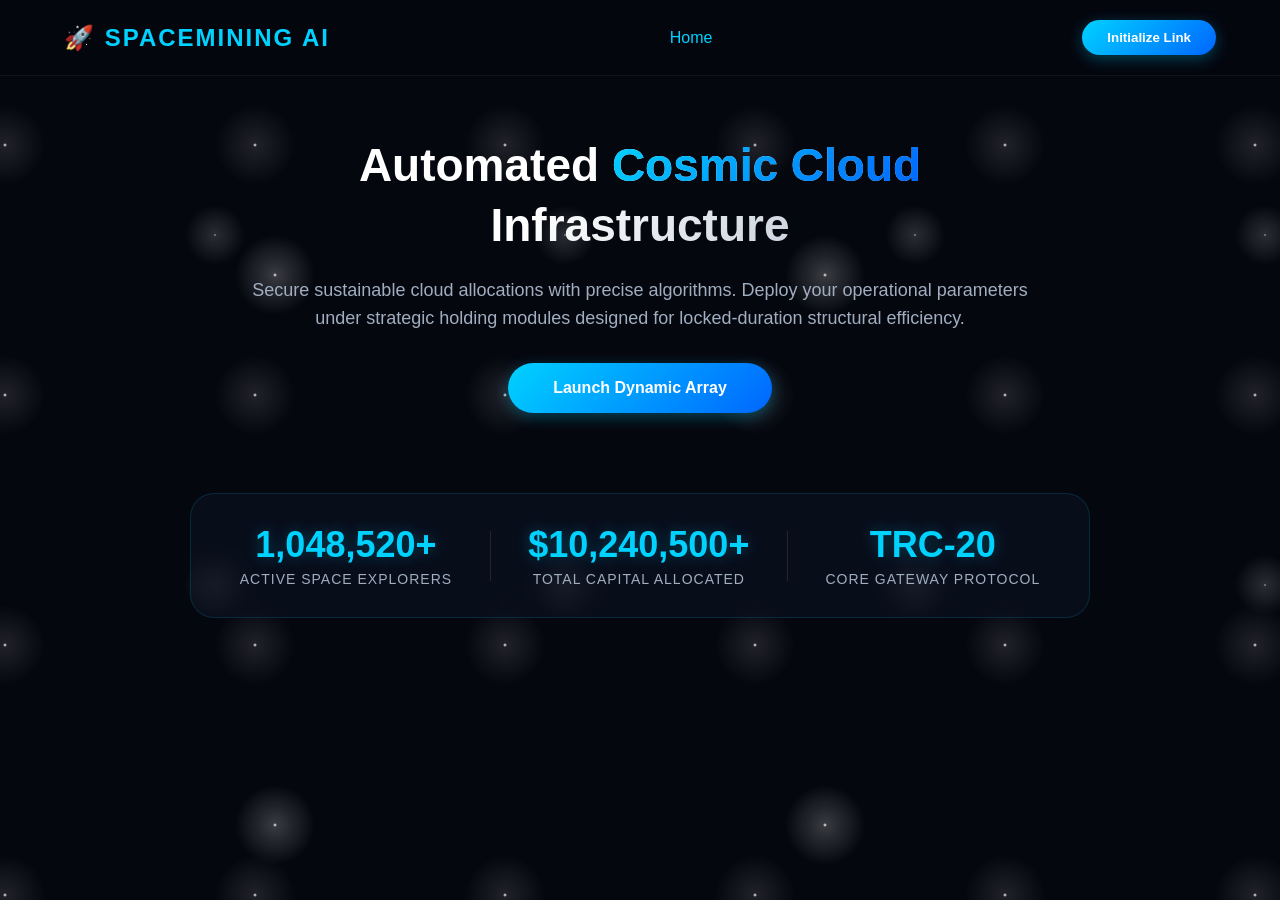
==== index.html @ ad04bb62 "Rename index. hndl to index.html" ====
<!DOCTYPE html>
<html lang="en">
<head>
    <meta charset="UTF-8">
    <meta name="viewport" content="width=device-width, initial-scale=1.0">
    <title>SpaceMining AI - Premium Orbital Platform</title>
    <style>
        * {
            box-sizing: border-box;
            margin: 0;
            padding: 0;
            font-family: 'Segoe UI', Roboto, Helvetica, Arial, sans-serif;
        }

        body {
            background-color: #05070f;
            color: #f0f3fa;
            overflow-x: hidden;
            background-image: 
                radial-gradient(white, rgba(255,255,255,.2) 2px, transparent 40px),
                radial-gradient(white, rgba(255,255,255,.15) 1px, transparent 30px),
                radial-gradient(white, rgba(255,255,255,.1) 2px, transparent 40px);
            background-size: 550px 550px, 350px 350px, 250px 250px;
            background-position: 0 0, 40px 60px, 130px 270px;
        }

        @keyframes float {
            0% { transform: translateY(0px) rotate(0deg); }
            50% { transform: translateY(-15px) rotate(3deg); }
            100% { transform: translateY(0px) rotate(0deg); }
        }

        @keyframes pulse {
            0% { box-shadow: 0 0 15px rgba(0, 210, 255, 0.3); }
            50% { box-shadow: 0 0 30px rgba(0, 210, 255, 0.6); }
            100% { box-shadow: 0 0 15px rgba(0, 210, 255, 0.3); }
        }

        .navbar {
            display: flex;
            justify-content: space-between;
            align-items: center;
            padding: 20px 5%;
            background: rgba(5, 7, 15, 0.85);
            backdrop-filter: blur(10px);
            border-bottom: 1px solid rgba(255, 255, 255, 0.05);
            position: sticky;
            top: 0;
            z-index: 100;
        }

        .logo {
            font-size: 24px;
            font-weight: bold;
            color: #00d2ff;
            text-transform: uppercase;
            letter-spacing: 2px;
            display: flex;
            align-items: center;
            gap: 10px;
        }

        .nav-links {
            display: flex;
            list-style: none;
            gap: 30px;
        }

        .nav-links a {
            color: #a0aec0;
            text-decoration: none;
            font-weight: 500;
            transition: color 0.3s;
        }

        .nav-links a:hover, .nav-links a.active {
            color: #00d2ff;
        }

        .btn-glow {
            background: linear-gradient(135deg, #00d2ff 0%, #0066ff 100%);
            color: white;
            border: none;
            padding: 10px 25px;
            border-radius: 30px;
            font-weight: 600;
            cursor: pointer;
            box-shadow: 0 4px 15px rgba(0, 210, 255, 0.3);
            transition: all 0.3s;
        }

        .btn-glow:hover {
            transform: translateY(-2px);
            box-shadow: 0 6px 20px rgba(0, 210, 255, 0.5);
        }

        /* Hero / Main Area */
        .hero {
            display: flex;
            flex-direction: column;
            align-items: center;
            padding: 60px 5% 20px 5%;
            min-height: 70vh;
            text-align: center;
        }

        .hero-content {
            max-width: 800px;
            margin-bottom: 40px;
        }

        .hero-title {
            font-size: 46px;
            font-weight: 800;
            line-height: 1.3;
            margin-bottom: 20px;
            background: linear-gradient(135deg, #ffffff 40%, #a0aec0 100%);
            -webkit-background-clip: text;
            -webkit-text-fill-color: transparent;
        }

        .hero-title span {
            background: linear-gradient(135deg, #00d2ff 0%, #0066ff 100%);
            -webkit-background-clip: text;
            -webkit-text-fill-color: transparent;
        }

        .hero-desc {
            color: #a0aec0;
            font-size: 18px;
            line-height: 1.6;
            margin-bottom: 30px;
        }

        /* Trust Stats Panel (Before Login View) */
        .trust-panel {
            display: flex;
            justify-content: space-around;
            align-items: center;
            background: rgba(13, 20, 38, 0.5);
            border: 1px solid rgba(0, 210, 255, 0.15);
            border-radius: 24px;
            padding: 30px;
            width: 100%;
            max-width: 900px;
            margin: 40px auto;
            backdrop-filter: blur(10px);
        }

        .stat-box {
            text-align: center;
        }

        .stat-box h2 {
            font-size: 36px;
            font-weight: 800;
            color: #00d2ff;
            text-shadow: 0 0 15px rgba(0, 210, 255, 0.3);
            margin-bottom: 5px;
        }

        .stat-box p {
            color: #a0aec0;
            font-size: 14px;
            text-transform: uppercase;
            letter-spacing: 1px;
        }

        .divider-line {
            width: 1px;
            height: 50px;
            background: rgba(255, 255, 255, 0.1);
        }

        /* Dashboard View */
        .main-container {
            padding: 40px 5%;
            display: none;
        }

        .dashboard-grid {
            display: grid;
            grid-template-columns: repeat(auto-fit, minmax(280px, 1fr));
            gap: 25px;
            margin-bottom: 40px;
        }

        .card {
            background: rgba(13, 20, 38, 0.7);
            border: 1px solid rgba(255, 255, 255, 0.05);
            border-radius: 20px;
            padding: 25px;
            backdrop-filter: blur(10px);
        }

        .card-title {
            color: #a0aec0;
            font-size: 13px;
            text-transform: uppercase;
            letter-spacing: 1px;
            margin-bottom: 10px;
        }

        .card-value {
            font-size: 30px;
            font-weight: 700;
            color: #ffffff;
        }

        .counter-glow {
            color: #00d2ff;
            text-shadow: 0 0 10px rgba(0, 210, 255, 0.4);
        }

        .plans-grid {
            display: grid;
            grid-template-columns: repeat(auto-fit, minmax(280px, 1fr));
            gap: 25px;
            margin-bottom: 40px;
        }

        .plan-card {
            background: linear-gradient(145deg, rgba(15, 23, 42, 0.85) 0%, rgba(9, 14, 27, 0.85) 100%);
            border: 1px solid rgba(255, 255, 255, 0.05);
            border-radius: 24px;
            padding: 35px 25px;
            text-align: center;
            transition: all 0.3s;
        }

        .plan-card:hover {
            transform: translateY(-5px);
            border-color: #00d2ff;
            box-shadow: 0 10px 30px rgba(0, 210, 255, 0.15);
        }

        .plan-badge {
            background: rgba(0, 210, 255, 0.1);
            color: #00d2ff;
            padding: 6px 16px;
            border-radius: 20px;
            font-size: 12px;
            font-weight: 600;
            display: inline-block;
            margin-bottom: 15px;
        }

        .plan-rate {
            font-size: 34px;
            font-weight: 800;
            color: #ffffff;
            margin: 15px 0;
        }

        .plan-rate span {
            font-size: 14px;
            color: #a0aec0;
            font-weight: 400;
        }

        .form-group {
            margin-bottom: 20px;
        }

        .form-group label {
            display: block;
            color: #a0aec0;
            font-size: 14px;
            margin-bottom: 8px;
        }

        .form-control {
            width: 100%;
            background: rgba(6, 9, 19, 0.6);
            border: 1px solid rgba(255, 255, 255, 0.1);
            border-radius: 12px;
            padding: 14px;
            color: white;
            font-size: 15px;
        }

        .form-control:focus {
            outline: none;
            border-color: #00d2ff;
        }

        .qr-placeholder {
            background: white;
            width: 180px;
            height: 180px;
            margin: 15px auto;
            padding: 10px;
            border-radius: 12px;
            display: flex;
            justify-content: center;
            align-items: center;
        }

        .qr-placeholder img {
            width: 100%;
            height: 100%;
            object-fit: contain;
        }

        /* Modals */
        .modal-overlay {
            position: fixed;
            top: 0;
            left: 0;
            width: 100%;
            height: 100%;
            background: rgba(4, 6, 12, 0.9);
            backdrop-filter: blur(8px);
            display: flex;
            justify-content: center;
            align-items: center;
            z-index: 1000;
            opacity: 0;
            pointer-events: none;
            transition: opacity 0.3s;
        }

        .modal-overlay.active {
            opacity: 1;
            pointer-events: auto;
        }

        .modal-box {
            background: #0d1426;
            border: 1px solid rgba(255, 255, 255, 0.08);
            padding: 40px;
            border-radius: 24px;
            width: 100%;
            max-width: 420px;
            position: relative;
        }

        .modal-close {
            position: absolute;
            top: 20px;
            right: 20px;
            background: transparent;
            border: none;
            color: #a0aec0;
            font-size: 22px;
            cursor: pointer;
        }

        @media (max-width: 768px) {
            .trust-panel {
                flex-direction: column;
                gap: 20px;
            }
            .divider-line {
                display: none;
            }
            .hero-title {
                font-size: 32px;
            }
        }
    </style>
</head>
<body>

    <!-- Navbar -->
    <nav class="navbar">
        <div class="logo">🚀 SpaceMining AI</div>
        <ul class="nav-links">
            <li><a href="#" class="active" onclick="showView('home')">Home</a></li>
            <li><a href="#" id="dashLink" style="display:none;" onclick="showView('dashboard')">Command Dashboard</a></li>
        </ul>
        <button class="btn-glow" id="authBtn" onclick="openModal('login')">Initialize Link</button>
    </nav>

    <!-- Home Section -->
    <div id="homeView">
        <section class="hero">
            <div class="hero-content">
                <h1 class="hero-title">Automated <span>Cosmic Cloud</span> Infrastructure</h1>
                <p class="hero-desc">Secure sustainable cloud allocations with precise algorithms. Deploy your operational parameters under strategic holding modules designed for locked-duration structural efficiency.</p>
                <button class="btn-glow" style="padding: 16px 45px; font-size: 16px;" onclick="openModal('register')">Launch Dynamic Array</button>
            </div>

            <!-- Global Proof Panel (Requested 1M users and 10M spent display) -->
            <div class="trust-panel">
                <div class="stat-box">
                    <h2>1,048,520+</h2>
                    <p>Active Space Explorers</p>
                </div>
                <div class="divider-line"></div>
                <div class="stat-box">
                    <h2>$10,240,500+</h2>
                    <p>Total Capital Allocated</p>
                </div>
                <div class="divider-line"></div>
                <div class="stat-box">
                    <h2>TRC-20</h2>
                    <p>Core Gateway Protocol</p>
                </div>
            </div>
        </section>
    </div>

    <!-- Dashboard Section -->
    <main class="main-container" id="dashboardView">
        <h2 style="font-size: 26px; margin-bottom: 25px;">Orbital Cluster Management</h2>
        
        <div class="dashboard-grid">
            <!-- Balance Counter -->
            <div class="card" style="grid-column: span 2; animation: pulse 3s infinite;">
                <div class="card-title">Available Scaled Profits (Withdrawable)</div>
                <div class="card-value counter-glow">$ <span id="balanceCounter">0.000000</span></div>
            </div>
            <!-- Locked Funds Counter -->
            <div class="card">
                <div class="card-title">Locked Strategic Capital</div>
                <div class="card-value" style="color: #ffb800;" id="lockedCapital">$0.00</div>
            </div>
        </div>

        <!-- System Architecture Upgrades (Weekly, Monthly, Yearly) -->
        <h3 style="font-size: 22px; margin-bottom: 20px;">Deploy Active Sub-Arrays</h3>
        <div class="plans-grid">
            <!-- Weekly -->
            <div class="plan-card">
                <div class="plan-badge">7-Day Orbit</div>
                <div class="plan-name">Weekly Node Array</div>
                <div class="plan-rate">0.10% <span>/ daily</span></div>
                <p style="color: #a0aec0; font-size: 14px; margin-bottom: 20px;">Capital Locked for 7 Days. Yield distributed directly to balance terminal every second.</p>
                <input type="number" class="form-control" id="amtPlan1" placeholder="Amount (Min. $10)" style="margin-bottom:15px; text-align:center;">
                <button class="btn-glow" style="width:100%;" onclick="activatePlan(1, 0.10)">Deploy Module</button>
            </div>
            <!-- Monthly -->
            <div class="plan-card" style="border-color: rgba(0, 210, 255, 0.3);">
                <div class="plan-badge" style="background:rgba(0, 210, 255, 0.2);">30-Day Orbit</div>
                <div class="plan-name">Monthly Processing Array</div>
                <div class="plan-rate" style="color: #00d2ff;">0.20% <span>/ daily</span></div>
                <p style="color: #a0aec0; font-size: 14px; margin-bottom: 20px;">Capital Locked for 30 Days. Accelerated yield algorithms updated constantly.</p>
                <input type="number" class="form-control" id="amtPlan2" placeholder="Amount (Min. $10)" style="margin-bottom:15px; text-align:center;">
                <button class="btn-glow" style="width:100%;" onclick="activatePlan(2, 0.20)">Deploy Module</button>
            </div>
            <!-- Yearly -->
            <div class="plan-card">
                <div class="plan-badge">365-Day Deep Space</div>
                <div class="plan-name">Yearly Infinite Core</div>
                <div class="plan-rate">0.40% <span>/ daily</span></div>
                <p style="color: #a0aec0; font-size: 14px; margin-bottom: 20px;">Capital Locked for 1 Year. Maximum algorithmic power allocation.</p>
                <input type="number" class="form-control" id="amtPlan3" placeholder="Amount (Min. $10)" style="margin-bottom:15px; text-align:center;">
                <button class="btn-glow" style="width:100%;" onclick="activatePlan(3, 0.40)">Deploy Module</button>
            </div>
        </div>

        <div class="dashboard-grid" style="grid-template-columns: repeat(auto-fit, minmax(380px, 1fr));">
            <!-- Upgraded Deposit Box with custom Bitget details -->
            <div class="card">
                <h3 style="margin-bottom:15px; font-size:18px;">Replenish Terminal Energy</h3>
                <div class="form-group">
                    <label>Selected Network Path</label>
                    <input type="text" class="form-control" value="USDT - TRC20 (Tron Network)" readonly style="color: #00d2ff;">
                </div>
                <div class="form-group">
                    <label>Official Inbound Storage Gateway Address</label>
                    <input type="text" class="form-control" id="depWallet" value="TZ8eGaxBFvPp4qzYyBxXanmkggami58CeP" readonly style="color: #ffb800; font-family: monospace; font-weight: bold; font-size:13px;">
                </div>
                
                <!-- Displayed QR Code Placeholder -->
                <div class="qr-placeholder">
                    <!-- If you name the uploaded file exactly as 1781403501045.jpg, it links natively -->
                    <img src="1781403501045.jpg" alt="Official QR Code Array">
                </div>

                <p style="font-size: 12px; color: #a0aec0; text-align:center;">Minimum deposit configuration threshold: <b>$10.00 USD</b></p>
                <button class="btn-glow" style="width: 100%; margin-top: 15px;" onclick="alert('Synchronizing gateway entries... Process triggers automatically on node confirmation.')">Verify Payload Sync</button>
            </div>

            <!-- Withdrawal Segment -->
            <div class="card">
                <h3 style="margin-bottom:15px; font-size:18px;">Extract Secured Payload Fuel</h3>
                <div class="form-group">
                    <label>Destination Target Wallet (USDT-TRC20 Address)</label>
                    <input type="text" class="form-control" id="outAddress" placeholder="Provide external wallet node address">
                </div>
                <div class="form-group">
                    <label>Amount to Dispatch (USD)</label>
                    <input type="number" class="form-control" id="outAmount" placeholder="Minimum limit $10.00">
                </div>
                <p style="font-size:12px; color: #a0aec0; margin-bottom:15px;">🔒 Processing runs secure protocol checks. Validated payloads transfer out instantly.</p>
                <button class="btn-glow" style="width: 100%; background: linear-gradient(135deg, #ff0055 0%, #990033 100%); box-shadow: 0 4px 15px rgba(255,0,85,0.2);" onclick="executeOutbound()">Initiate Core Extraction</button>
            </div>
        </div>
    </main>

    <!-- Modals Structure -->
    <div class="modal-overlay" id="authModal">
        <div class="modal-box">
            <button class="modal-close" onclick="closeModal()">&times;</button>
            <div id="modalContent"></div>
        </div>
    </div>

    <script>
        let isUserLoggedIn = false;
        let currentBalance = 0.00;
        let lockedCapital = 0.00;
        let runningYieldPerSec = 0;
        let systemClock = null;

        function showView(view) {
            if (view === 'dashboard' && !isUserLoggedIn) {
                openModal('login');
                return;
            }
            if (view === 'dashboard') {
                document.getElementById('homeView').style.display = 'none';
                document.getElementById('dashboardView').style.display = 'block';
                document.getElementById('dashLink').classList.add('active');
            } else {
                document.getElementById('homeView').style.display = 'block';
                document.getElementById('dashboardView').style.display = 'none';
                document.getElementById('dashLink').classList.remove('active');
            }
        }

        function openModal(type) {
            const overlay = document.getElementById('authModal');
            const content = document.getElementById('modalContent');
            overlay.classList.add('active');

            if (type === 'login') {
                content.innerHTML = `
                    <h3 style="font-size:22px; text-align:center; margin-bottom:20px;">Access Secure Terminal</h3>
                    <div class="form-group"><label>Explorer ID / Email</label><input type="email" class="form-control" value="explorer@spacemining.ai"></div>
                    <div class="form-group"><label>Passkey</label><input type="password" class="form-control" value="password123"></div>
                    <button class="btn-glow" style="width:100%; margin-top:10px;" onclick="authenticateUser()">Authorize Cluster Connection</button>
                `;
            } else {
                content.innerHTML = `
                    <h3 style="font-size:22px; text-align:center; margin-bottom:20px;">Register New Explorer ID</h3>
                    <div class="form-group"><label>Email Endpoint</label><input type="email" class="form-control" placeholder="name@domain.com"></div>
                    <div class="form-group"><label>Secure Password Matrix</label><input type="password" class="form-control" placeholder="••••••••"></div>
                    <button class="btn-glow" style="width:100%; margin-top:10px;" onclick="authenticateUser()">Establish Cluster Matrix</button>
                `;
            }
        }

        function closeModal() {
            document.getElementById('authModal').classList.remove('active');
        }

        function authenticateUser() {
            isUserLoggedIn = true;
            closeModal();
            document.getElementById('dashLink').style.display = 'inline-block';
            document.getElementById('authBtn').innerText = "Disconnect Link";
            document.getElementById('authBtn').onclick = () => location.reload();
            showView('dashboard');
            startCoreClock();
        }

        function activatePlan(planId, dailyRate) {
            const inputField = document.getElementById(`amtPlan${planId}`);
            const amount = parseFloat(inputField.value);

            if (isNaN(amount) || amount < 10) {
                alert("Transaction Rejected! Minimum system unit allocation is $10.00 USD.");
                return;
            }

            lockedCapital += amount;
            document.getElementById('lockedCapital').innerText = "$" + lockedCapital.toFixed(2);
            
            // Calculating exact live increments per second based on specified daily percentage
            runningYieldPerSec += (amount * (dailyRate / 100) / 86400);
            
            inputField.value = "";
            alert(`Strategic Module Initialized! Capital locked successfully. Profits accumulating instantly.`);
        }

        function startCoreClock() {
            if (!systemClock) {
                systemClock = setInterval(() => {
                    if (runningYieldPerSec > 0) {
                        currentBalance += runningYieldPerSec;
                        document.getElementById('balanceCounter').innerText = currentBalance.toFixed(6);
                    }
                }, 1000);
            }
        }

        function executeOutbound() {
            const target = document.getElementById('outAddress').value;
            const targetAmt = parseFloat(document.getElementById('outAmount').value);

            if (!target) {
                alert("Protocol Error! Valid destination wallet network matrix required.");
                return;
            }
            if (isNaN(targetAmt) || targetAmt < 10) {
                alert("Protocol Error! System minimum withdrawal floor limit is $10.00 USD.");
                return;
            }
            if (currentBalance < targetAmt) {
                alert("Extraction Failed! Insufficient unlocked payload fuel balance.");
                return;
            }

            currentBalance -= targetAmt;
            document.getElementById('balanceCounter').innerText = currentBalance.toFixed(6);
            alert(`Extraction Complete! Secure payload dispatched to targeted node address: ${target}`);
        }
    </script>
</body>
</html>
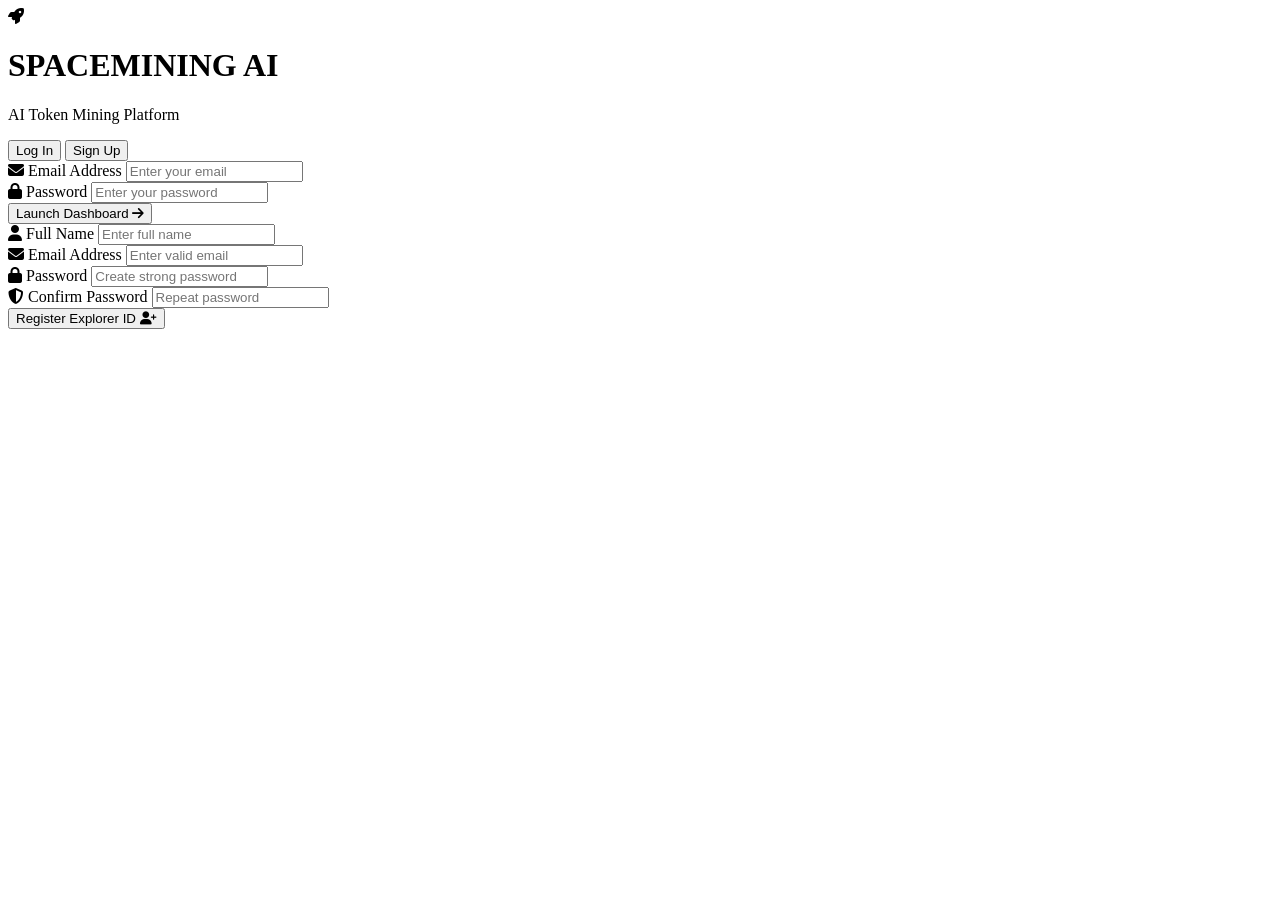
==== commit 948aae6d: "Update index.html" ====
--- a/index.html
+++ b/index.html
@@ -3,610 +3,89 @@
 <head>
     <meta charset="UTF-8">
     <meta name="viewport" content="width=device-width, initial-scale=1.0">
-    <title>SpaceMining AI - Premium Orbital Platform</title>
-    <style>
-        * {
-            box-sizing: border-box;
-            margin: 0;
-            padding: 0;
-            font-family: 'Segoe UI', Roboto, Helvetica, Arial, sans-serif;
-        }
+    <title>SPACEMINING AI - Authentication</title>
+    <link rel="stylesheet" href="https://cdnjs.cloudflare.com/ajax/libs/font-awesome/6.4.0/css/all.min.css">
+    <link href="https://fonts.googleapis.com/css2?family=Orbitron:wght@400;700&family=Poppins:wght@300;400;600&display=swap" rel="stylesheet">
+    <link rel="stylesheet" href="style.css">
+</head>
+<body class="auth-body">
 
-        body {
-            background-color: #05070f;
-            color: #f0f3fa;
-            overflow-x: hidden;
-            background-image: 
-                radial-gradient(white, rgba(255,255,255,.2) 2px, transparent 40px),
-                radial-gradient(white, rgba(255,255,255,.15) 1px, transparent 30px),
-                radial-gradient(white, rgba(255,255,255,.1) 2px, transparent 40px);
-            background-size: 550px 550px, 350px 350px, 250px 250px;
-            background-position: 0 0, 40px 60px, 130px 270px;
-        }
+    <div class="stars"></div>
+    <div class="twinkling"></div>
 
-        @keyframes float {
-            0% { transform: translateY(0px) rotate(0deg); }
-            50% { transform: translateY(-15px) rotate(3deg); }
-            100% { transform: translateY(0px) rotate(0deg); }
-        }
+    <div class="auth-container">
+        <div class="auth-header">
+            <div class="rocket-icon">
+                <i class="fas fa-rocket text-neon-blue"></i>
+            </div>
+            <h1 class="brand-title">SPACEMINING <span class="text-neon-blue">AI</span></h1>
+            <p class="brand-subtitle">AI Token Mining Platform</p>
+        </div>
 
-        @keyframes pulse {
-            0% { box-shadow: 0 0 15px rgba(0, 210, 255, 0.3); }
-            50% { box-shadow: 0 0 30px rgba(0, 210, 255, 0.6); }
-            100% { box-shadow: 0 0 15px rgba(0, 210, 255, 0.3); }
-        }
-
-        .navbar {
-            display: flex;
-            justify-content: space-between;
-            align-items: center;
-            padding: 20px 5%;
-            background: rgba(5, 7, 15, 0.85);
-            backdrop-filter: blur(10px);
-            border-bottom: 1px solid rgba(255, 255, 255, 0.05);
-            position: sticky;
-            top: 0;
-            z-index: 100;
-        }
-
-        .logo {
-            font-size: 24px;
-            font-weight: bold;
-            color: #00d2ff;
-            text-transform: uppercase;
-            letter-spacing: 2px;
-            display: flex;
-            align-items: center;
-            gap: 10px;
-        }
-
-        .nav-links {
-            display: flex;
-            list-style: none;
-            gap: 30px;
-        }
-
-        .nav-links a {
-            color: #a0aec0;
-            text-decoration: none;
-            font-weight: 500;
-            transition: color 0.3s;
-        }
-
-        .nav-links a:hover, .nav-links a.active {
-            color: #00d2ff;
-        }
-
-        .btn-glow {
-            background: linear-gradient(135deg, #00d2ff 0%, #0066ff 100%);
-            color: white;
-            border: none;
-            padding: 10px 25px;
-            border-radius: 30px;
-            font-weight: 600;
-            cursor: pointer;
-            box-shadow: 0 4px 15px rgba(0, 210, 255, 0.3);
-            transition: all 0.3s;
-        }
-
-        .btn-glow:hover {
-            transform: translateY(-2px);
-            box-shadow: 0 6px 20px rgba(0, 210, 255, 0.5);
-        }
-
-        /* Hero / Main Area */
-        .hero {
-            display: flex;
-            flex-direction: column;
-            align-items: center;
-            padding: 60px 5% 20px 5%;
-            min-height: 70vh;
-            text-align: center;
-        }
-
-        .hero-content {
-            max-width: 800px;
-            margin-bottom: 40px;
-        }
-
-        .hero-title {
-            font-size: 46px;
-            font-weight: 800;
-            line-height: 1.3;
-            margin-bottom: 20px;
-            background: linear-gradient(135deg, #ffffff 40%, #a0aec0 100%);
-            -webkit-background-clip: text;
-            -webkit-text-fill-color: transparent;
-        }
-
-        .hero-title span {
-            background: linear-gradient(135deg, #00d2ff 0%, #0066ff 100%);
-            -webkit-background-clip: text;
-            -webkit-text-fill-color: transparent;
-        }
-
-        .hero-desc {
-            color: #a0aec0;
-            font-size: 18px;
-            line-height: 1.6;
-            margin-bottom: 30px;
-        }
-
-        /* Trust Stats Panel (Before Login View) */
-        .trust-panel {
-            display: flex;
-            justify-content: space-around;
-            align-items: center;
-            background: rgba(13, 20, 38, 0.5);
-            border: 1px solid rgba(0, 210, 255, 0.15);
-            border-radius: 24px;
-            padding: 30px;
-            width: 100%;
-            max-width: 900px;
-            margin: 40px auto;
-            backdrop-filter: blur(10px);
-        }
-
-        .stat-box {
-            text-align: center;
-        }
-
-        .stat-box h2 {
-            font-size: 36px;
-            font-weight: 800;
-            color: #00d2ff;
-            text-shadow: 0 0 15px rgba(0, 210, 255, 0.3);
-            margin-bottom: 5px;
-        }
-
-        .stat-box p {
-            color: #a0aec0;
-            font-size: 14px;
-            text-transform: uppercase;
-            letter-spacing: 1px;
-        }
-
-        .divider-line {
-            width: 1px;
-            height: 50px;
-            background: rgba(255, 255, 255, 0.1);
-        }
-
-        /* Dashboard View */
-        .main-container {
-            padding: 40px 5%;
-            display: none;
-        }
-
-        .dashboard-grid {
-            display: grid;
-            grid-template-columns: repeat(auto-fit, minmax(280px, 1fr));
-            gap: 25px;
-            margin-bottom: 40px;
-        }
-
-        .card {
-            background: rgba(13, 20, 38, 0.7);
-            border: 1px solid rgba(255, 255, 255, 0.05);
-            border-radius: 20px;
-            padding: 25px;
-            backdrop-filter: blur(10px);
-        }
-
-        .card-title {
-            color: #a0aec0;
-            font-size: 13px;
-            text-transform: uppercase;
-            letter-spacing: 1px;
-            margin-bottom: 10px;
-        }
-
-        .card-value {
-            font-size: 30px;
-            font-weight: 700;
-            color: #ffffff;
-        }
-
-        .counter-glow {
-            color: #00d2ff;
-            text-shadow: 0 0 10px rgba(0, 210, 255, 0.4);
-        }
-
-        .plans-grid {
-            display: grid;
-            grid-template-columns: repeat(auto-fit, minmax(280px, 1fr));
-            gap: 25px;
-            margin-bottom: 40px;
-        }
-
-        .plan-card {
-            background: linear-gradient(145deg, rgba(15, 23, 42, 0.85) 0%, rgba(9, 14, 27, 0.85) 100%);
-            border: 1px solid rgba(255, 255, 255, 0.05);
-            border-radius: 24px;
-            padding: 35px 25px;
-            text-align: center;
-            transition: all 0.3s;
-        }
-
-        .plan-card:hover {
-            transform: translateY(-5px);
-            border-color: #00d2ff;
-            box-shadow: 0 10px 30px rgba(0, 210, 255, 0.15);
-        }
-
-        .plan-badge {
-            background: rgba(0, 210, 255, 0.1);
-            color: #00d2ff;
-            padding: 6px 16px;
-            border-radius: 20px;
-            font-size: 12px;
-            font-weight: 600;
-            display: inline-block;
-            margin-bottom: 15px;
-        }
-
-        .plan-rate {
-            font-size: 34px;
-            font-weight: 800;
-            color: #ffffff;
-            margin: 15px 0;
-        }
-
-        .plan-rate span {
-            font-size: 14px;
-            color: #a0aec0;
-            font-weight: 400;
-        }
-
-        .form-group {
-            margin-bottom: 20px;
-        }
-
-        .form-group label {
-            display: block;
-            color: #a0aec0;
-            font-size: 14px;
-            margin-bottom: 8px;
-        }
-
-        .form-control {
-            width: 100%;
-            background: rgba(6, 9, 19, 0.6);
-            border: 1px solid rgba(255, 255, 255, 0.1);
-            border-radius: 12px;
-            padding: 14px;
-            color: white;
-            font-size: 15px;
-        }
-
-        .form-control:focus {
-            outline: none;
-            border-color: #00d2ff;
-        }
-
-        .qr-placeholder {
-            background: white;
-            width: 180px;
-            height: 180px;
-            margin: 15px auto;
-            padding: 10px;
-            border-radius: 12px;
-            display: flex;
-            justify-content: center;
-            align-items: center;
-        }
-
-        .qr-placeholder img {
-            width: 100%;
-            height: 100%;
-            object-fit: contain;
-        }
-
-        /* Modals */
-        .modal-overlay {
-            position: fixed;
-            top: 0;
-            left: 0;
-            width: 100%;
-            height: 100%;
-            background: rgba(4, 6, 12, 0.9);
-            backdrop-filter: blur(8px);
-            display: flex;
-            justify-content: center;
-            align-items: center;
-            z-index: 1000;
-            opacity: 0;
-            pointer-events: none;
-            transition: opacity 0.3s;
-        }
-
-        .modal-overlay.active {
-            opacity: 1;
-            pointer-events: auto;
-        }
-
-        .modal-box {
-            background: #0d1426;
-            border: 1px solid rgba(255, 255, 255, 0.08);
-            padding: 40px;
-            border-radius: 24px;
-            width: 100%;
-            max-width: 420px;
-            position: relative;
-        }
-
-        .modal-close {
-            position: absolute;
-            top: 20px;
-            right: 20px;
-            background: transparent;
-            border: none;
-            color: #a0aec0;
-            font-size: 22px;
-            cursor: pointer;
-        }
-
-        @media (max-width: 768px) {
-            .trust-panel {
-                flex-direction: column;
-                gap: 20px;
-            }
-            .divider-line {
-                display: none;
-            }
-            .hero-title {
-                font-size: 32px;
-            }
-        }
-    </style>
-</head>
-<body>
-
-    <!-- Navbar -->
-    <nav class="navbar">
-        <div class="logo">🚀 SpaceMining AI</div>
-        <ul class="nav-links">
-            <li><a href="#" class="active" onclick="showView('home')">Home</a></li>
-            <li><a href="#" id="dashLink" style="display:none;" onclick="showView('dashboard')">Command Dashboard</a></li>
-        </ul>
-        <button class="btn-glow" id="authBtn" onclick="openModal('login')">Initialize Link</button>
-    </nav>
-
-    <!-- Home Section -->
-    <div id="homeView">
-        <section class="hero">
-            <div class="hero-content">
-                <h1 class="hero-title">Automated <span>Cosmic Cloud</span> Infrastructure</h1>
-                <p class="hero-desc">Secure sustainable cloud allocations with precise algorithms. Deploy your operational parameters under strategic holding modules designed for locked-duration structural efficiency.</p>
-                <button class="btn-glow" style="padding: 16px 45px; font-size: 16px;" onclick="openModal('register')">Launch Dynamic Array</button>
+        <div class="auth-card">
+            <div class="auth-tabs">
+                <button id="tab-login" class="tab-btn active" onclick="switchTab('login')">Log In</button>
+                <button id="tab-signup" class="tab-btn" onclick="switchTab('signup')">Sign Up</button>
             </div>
 
-            <!-- Global Proof Panel (Requested 1M users and 10M spent display) -->
-            <div class="trust-panel">
-                <div class="stat-box">
-                    <h2>1,048,520+</h2>
-                    <p>Active Space Explorers</p>
+            <form id="login-form" class="auth-form" onsubmit="handleLogin(event)">
+                <div class="input-group">
+                    <label><i class="fas fa-envelope"></i> Email Address</label>
+                    <input type="email" id="login-email" placeholder="Enter your email" required>
                 </div>
-                <div class="divider-line"></div>
-                <div class="stat-box">
-                    <h2>$10,240,500+</h2>
-                    <p>Total Capital Allocated</p>
+                <div class="input-group">
+                    <label><i class="fas fa-lock"></i> Password</label>
+                    <input type="password" id="login-password" placeholder="Enter your password" required>
                 </div>
-                <div class="divider-line"></div>
-                <div class="stat-box">
-                    <h2>TRC-20</h2>
-                    <p>Core Gateway Protocol</p>
+                <button type="submit" class="btn-submit">
+                    <span>Launch Dashboard</span> <i class="fas fa-arrow-right"></i>
+                </button>
+            </form>
+
+            <form id="signup-form" class="auth-form hidden" onsubmit="handleSignup(event)">
+                <div class="input-group">
+                    <label><i class="fas fa-user"></i> Full Name</label>
+                    <input type="text" id="signup-name" placeholder="Enter full name" required>
                 </div>
-            </div>
-        </section>
-    </div>
-
-    <!-- Dashboard Section -->
-    <main class="main-container" id="dashboardView">
-        <h2 style="font-size: 26px; margin-bottom: 25px;">Orbital Cluster Management</h2>
-        
-        <div class="dashboard-grid">
-            <!-- Balance Counter -->
-            <div class="card" style="grid-column: span 2; animation: pulse 3s infinite;">
-                <div class="card-title">Available Scaled Profits (Withdrawable)</div>
-                <div class="card-value counter-glow">$ <span id="balanceCounter">0.000000</span></div>
-            </div>
-            <!-- Locked Funds Counter -->
-            <div class="card">
-                <div class="card-title">Locked Strategic Capital</div>
-                <div class="card-value" style="color: #ffb800;" id="lockedCapital">$0.00</div>
-            </div>
-        </div>
-
-        <!-- System Architecture Upgrades (Weekly, Monthly, Yearly) -->
-        <h3 style="font-size: 22px; margin-bottom: 20px;">Deploy Active Sub-Arrays</h3>
-        <div class="plans-grid">
-            <!-- Weekly -->
-            <div class="plan-card">
-                <div class="plan-badge">7-Day Orbit</div>
-                <div class="plan-name">Weekly Node Array</div>
-                <div class="plan-rate">0.10% <span>/ daily</span></div>
-                <p style="color: #a0aec0; font-size: 14px; margin-bottom: 20px;">Capital Locked for 7 Days. Yield distributed directly to balance terminal every second.</p>
-                <input type="number" class="form-control" id="amtPlan1" placeholder="Amount (Min. $10)" style="margin-bottom:15px; text-align:center;">
-                <button class="btn-glow" style="width:100%;" onclick="activatePlan(1, 0.10)">Deploy Module</button>
-            </div>
-            <!-- Monthly -->
-            <div class="plan-card" style="border-color: rgba(0, 210, 255, 0.3);">
-                <div class="plan-badge" style="background:rgba(0, 210, 255, 0.2);">30-Day Orbit</div>
-                <div class="plan-name">Monthly Processing Array</div>
-                <div class="plan-rate" style="color: #00d2ff;">0.20% <span>/ daily</span></div>
-                <p style="color: #a0aec0; font-size: 14px; margin-bottom: 20px;">Capital Locked for 30 Days. Accelerated yield algorithms updated constantly.</p>
-                <input type="number" class="form-control" id="amtPlan2" placeholder="Amount (Min. $10)" style="margin-bottom:15px; text-align:center;">
-                <button class="btn-glow" style="width:100%;" onclick="activatePlan(2, 0.20)">Deploy Module</button>
-            </div>
-            <!-- Yearly -->
-            <div class="plan-card">
-                <div class="plan-badge">365-Day Deep Space</div>
-                <div class="plan-name">Yearly Infinite Core</div>
-                <div class="plan-rate">0.40% <span>/ daily</span></div>
-                <p style="color: #a0aec0; font-size: 14px; margin-bottom: 20px;">Capital Locked for 1 Year. Maximum algorithmic power allocation.</p>
-                <input type="number" class="form-control" id="amtPlan3" placeholder="Amount (Min. $10)" style="margin-bottom:15px; text-align:center;">
-                <button class="btn-glow" style="width:100%;" onclick="activatePlan(3, 0.40)">Deploy Module</button>
-            </div>
-        </div>
-
-        <div class="dashboard-grid" style="grid-template-columns: repeat(auto-fit, minmax(380px, 1fr));">
-            <!-- Upgraded Deposit Box with custom Bitget details -->
-            <div class="card">
-                <h3 style="margin-bottom:15px; font-size:18px;">Replenish Terminal Energy</h3>
-                <div class="form-group">
-                    <label>Selected Network Path</label>
-                    <input type="text" class="form-control" value="USDT - TRC20 (Tron Network)" readonly style="color: #00d2ff;">
+                <div class="input-group">
+                    <label><i class="fas fa-envelope"></i> Email Address</label>
+                    <input type="email" id="signup-email" placeholder="Enter valid email" required>
                 </div>
-                <div class="form-group">
-                    <label>Official Inbound Storage Gateway Address</label>
-                    <input type="text" class="form-control" id="depWallet" value="TZ8eGaxBFvPp4qzYyBxXanmkggami58CeP" readonly style="color: #ffb800; font-family: monospace; font-weight: bold; font-size:13px;">
+                <div class="input-group">
+                    <label><i class="fas fa-lock"></i> Password</label>
+                    <input type="password" id="signup-password" placeholder="Create strong password" required>
                 </div>
-                
-                <!-- Displayed QR Code Placeholder -->
-                <div class="qr-placeholder">
-                    <!-- If you name the uploaded file exactly as 1781403501045.jpg, it links natively -->
-                    <img src="1781403501045.jpg" alt="Official QR Code Array">
+                <div class="input-group">
+                    <label><i class="fas fa-shield-alt"></i> Confirm Password</label>
+                    <input type="password" id="signup-confirm-password" placeholder="Repeat password" required>
                 </div>
-
-                <p style="font-size: 12px; color: #a0aec0; text-align:center;">Minimum deposit configuration threshold: <b>$10.00 USD</b></p>
-                <button class="btn-glow" style="width: 100%; margin-top: 15px;" onclick="alert('Synchronizing gateway entries... Process triggers automatically on node confirmation.')">Verify Payload Sync</button>
-            </div>
-
-            <!-- Withdrawal Segment -->
-            <div class="card">
-                <h3 style="margin-bottom:15px; font-size:18px;">Extract Secured Payload Fuel</h3>
-                <div class="form-group">
-                    <label>Destination Target Wallet (USDT-TRC20 Address)</label>
-                    <input type="text" class="form-control" id="outAddress" placeholder="Provide external wallet node address">
-                </div>
-                <div class="form-group">
-                    <label>Amount to Dispatch (USD)</label>
-                    <input type="number" class="form-control" id="outAmount" placeholder="Minimum limit $10.00">
-                </div>
-                <p style="font-size:12px; color: #a0aec0; margin-bottom:15px;">🔒 Processing runs secure protocol checks. Validated payloads transfer out instantly.</p>
-                <button class="btn-glow" style="width: 100%; background: linear-gradient(135deg, #ff0055 0%, #990033 100%); box-shadow: 0 4px 15px rgba(255,0,85,0.2);" onclick="executeOutbound()">Initiate Core Extraction</button>
-            </div>
-        </div>
-    </main>
-
-    <!-- Modals Structure -->
-    <div class="modal-overlay" id="authModal">
-        <div class="modal-box">
-            <button class="modal-close" onclick="closeModal()">&times;</button>
-            <div id="modalContent"></div>
+                <button type="submit" class="btn-submit btn-signup">
+                    <span>Register Explorer ID</span> <i class="fas fa-user-plus"></i>
+                </button>
+            </form>
         </div>
     </div>
 
+    <script src="app.js"></script>
     <script>
-        let isUserLoggedIn = false;
-        let currentBalance = 0.00;
-        let lockedCapital = 0.00;
-        let runningYieldPerSec = 0;
-        let systemClock = null;
-
-        function showView(view) {
-            if (view === 'dashboard' && !isUserLoggedIn) {
-                openModal('login');
-                return;
-            }
-            if (view === 'dashboard') {
-                document.getElementById('homeView').style.display = 'none';
-                document.getElementById('dashboardView').style.display = 'block';
-                document.getElementById('dashLink').classList.add('active');
-            } else {
-                document.getElementById('homeView').style.display = 'block';
-                document.getElementById('dashboardView').style.display = 'none';
-                document.getElementById('dashLink').classList.remove('active');
-            }
-        }
-
-        function openModal(type) {
-            const overlay = document.getElementById('authModal');
-            const content = document.getElementById('modalContent');
-            overlay.classList.add('active');
+        // Simple UI toggle script for switching tabs
+        function switchTab(type) {
+            const loginForm = document.getElementById('login-form');
+            const signupForm = document.getElementById('signup-form');
+            const tabLogin = document.getElementById('tab-login');
+            const tabSignup = document.getElementById('tab-signup');
 
             if (type === 'login') {
-                content.innerHTML = `
-                    <h3 style="font-size:22px; text-align:center; margin-bottom:20px;">Access Secure Terminal</h3>
-                    <div class="form-group"><label>Explorer ID / Email</label><input type="email" class="form-control" value="explorer@spacemining.ai"></div>
-                    <div class="form-group"><label>Passkey</label><input type="password" class="form-control" value="password123"></div>
-                    <button class="btn-glow" style="width:100%; margin-top:10px;" onclick="authenticateUser()">Authorize Cluster Connection</button>
-                `;
+                loginForm.classList.remove('hidden');
+                signupForm.classList.add('hidden');
+                tabLogin.classList.add('active');
+                tabSignup.classList.remove('active');
             } else {
-                content.innerHTML = `
-                    <h3 style="font-size:22px; text-align:center; margin-bottom:20px;">Register New Explorer ID</h3>
-                    <div class="form-group"><label>Email Endpoint</label><input type="email" class="form-control" placeholder="name@domain.com"></div>
-                    <div class="form-group"><label>Secure Password Matrix</label><input type="password" class="form-control" placeholder="••••••••"></div>
-                    <button class="btn-glow" style="width:100%; margin-top:10px;" onclick="authenticateUser()">Establish Cluster Matrix</button>
-                `;
+                loginForm.classList.add('hidden');
+                signupForm.classList.remove('hidden');
+                tabLogin.classList.remove('active');
+                tabSignup.classList.add('active');
             }
-        }
-
-        function closeModal() {
-            document.getElementById('authModal').classList.remove('active');
-        }
-
-        function authenticateUser() {
-            isUserLoggedIn = true;
-            closeModal();
-            document.getElementById('dashLink').style.display = 'inline-block';
-            document.getElementById('authBtn').innerText = "Disconnect Link";
-            document.getElementById('authBtn').onclick = () => location.reload();
-            showView('dashboard');
-            startCoreClock();
-        }
-
-        function activatePlan(planId, dailyRate) {
-            const inputField = document.getElementById(`amtPlan${planId}`);
-            const amount = parseFloat(inputField.value);
-
-            if (isNaN(amount) || amount < 10) {
-                alert("Transaction Rejected! Minimum system unit allocation is $10.00 USD.");
-                return;
-            }
-
-            lockedCapital += amount;
-            document.getElementById('lockedCapital').innerText = "$" + lockedCapital.toFixed(2);
-            
-            // Calculating exact live increments per second based on specified daily percentage
-            runningYieldPerSec += (amount * (dailyRate / 100) / 86400);
-            
-            inputField.value = "";
-            alert(`Strategic Module Initialized! Capital locked successfully. Profits accumulating instantly.`);
-        }
-
-        function startCoreClock() {
-            if (!systemClock) {
-                systemClock = setInterval(() => {
-                    if (runningYieldPerSec > 0) {
-                        currentBalance += runningYieldPerSec;
-                        document.getElementById('balanceCounter').innerText = currentBalance.toFixed(6);
-                    }
-                }, 1000);
-            }
-        }
-
-        function executeOutbound() {
-            const target = document.getElementById('outAddress').value;
-            const targetAmt = parseFloat(document.getElementById('outAmount').value);
-
-            if (!target) {
-                alert("Protocol Error! Valid destination wallet network matrix required.");
-                return;
-            }
-            if (isNaN(targetAmt) || targetAmt < 10) {
-                alert("Protocol Error! System minimum withdrawal floor limit is $10.00 USD.");
-                return;
-            }
-            if (currentBalance < targetAmt) {
-                alert("Extraction Failed! Insufficient unlocked payload fuel balance.");
-                return;
-            }
-
-            currentBalance -= targetAmt;
-            document.getElementById('balanceCounter').innerText = currentBalance.toFixed(6);
-            alert(`Extraction Complete! Secure payload dispatched to targeted node address: ${target}`);
         }
     </script>
 </body>
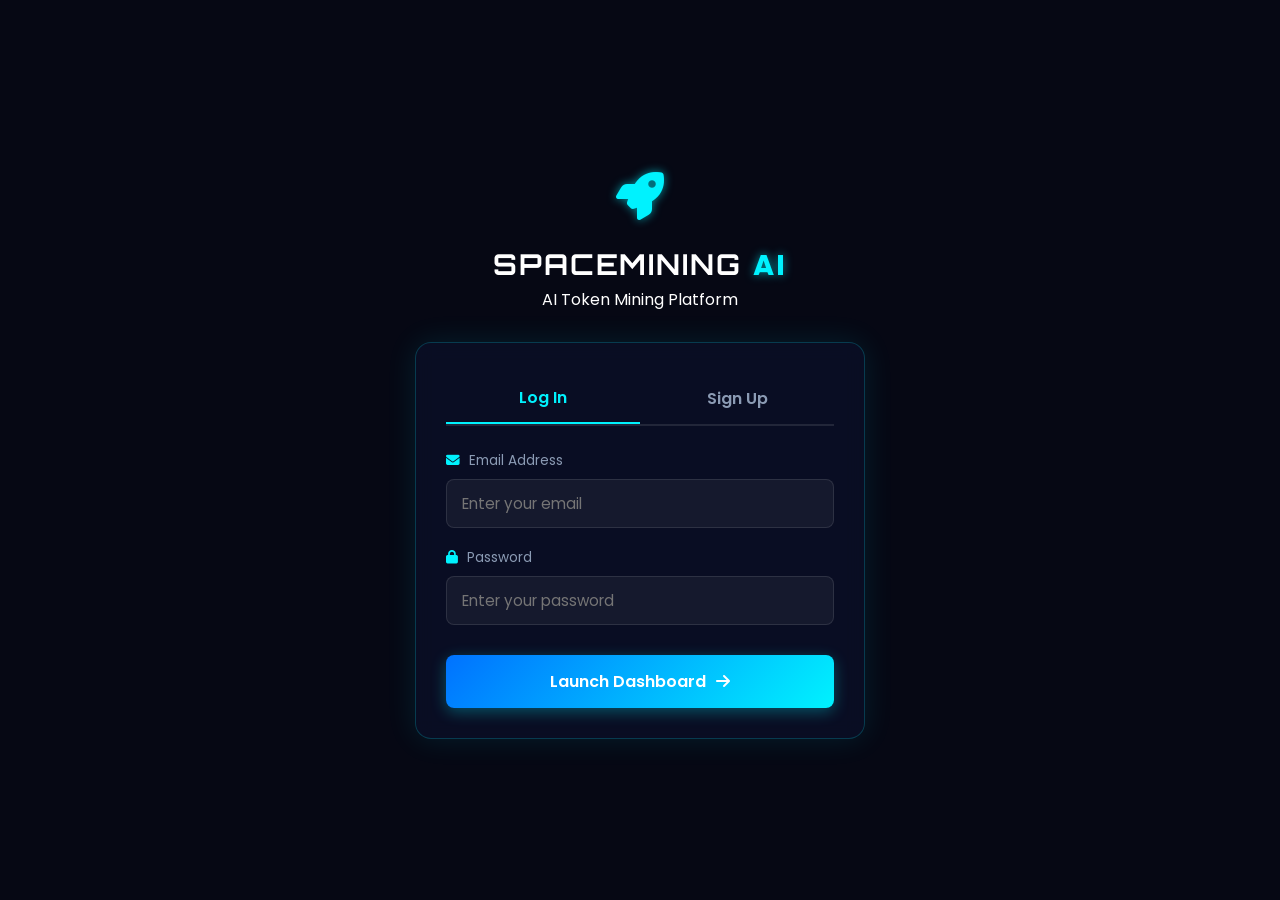
==== commit a4ea2cec: "Update index.html" ====
--- a/index.html
+++ b/index.html
@@ -68,7 +68,7 @@
 
     <script src="app.js"></script>
     <script>
-        // Simple UI toggle script for switching tabs
+        // ٹیلنٹڈ ٹیبز بدلنے کا اسکرپٹ
         function switchTab(type) {
             const loginForm = document.getElementById('login-form');
             const signupForm = document.getElementById('signup-form');
@@ -87,6 +87,40 @@
                 tabSignup.classList.add('active');
             }
         }
+
+        // لاگ ان کو ہینڈل کرنے کا نیا فنکشن
+        function handleLogin(event) {
+            event.preventDefault(); // پیج کو ریفریش ہونے سے روکنے کے لیے
+
+            const email = document.getElementById('login-email').value;
+            const password = document.getElementById('login-password').value;
+
+            // آپ کا ایڈمن ای میل اور پاسورڈ چیک ہو رہا ہے
+            if (email === "bakhtyarmarri2@gmail.com" && password === "Marri@123") {
+                alert("Login Successful! Opening Dashboard...");
+                window.location.href = "dashboard.html"; // یہ آپ کو ڈیش بورڈ پیج پر لے جائے گا
+            } else {
+                alert("Error: Invalid Email or Password!"); // اگر غلط ہو تو یہ ایرر آئے گا
+            }
+        }
+
+        // سائن اپ/رجسٹریشن کو ہینڈل کرنے کا نیا فنکشن
+        function handleSignup(event) {
+            event.preventDefault();
+
+            const name = document.getElementById('signup-name').value;
+            const email = document.getElementById('signup-email').value;
+            const password = document.getElementById('signup-password').value;
+            const confirmPassword = document.getElementById('signup-confirm-password').value;
+
+            if (password !== confirmPassword) {
+                alert("Error: Passwords do not match!");
+                return;
+            }
+
+            alert("Registration Successful, Explorer! Please Log In.");
+            switchTab('login'); // اکاؤنٹ بننے کے بعد لاگ ان اسکرین پر بھیج دے گا
+        }
     </script>
 </body>
 </html>
--- a/style.css
+++ b/style.css
@@ -0,0 +1,206 @@
+/* ==========================================================================
+   SPACEMINING AI - Global Dark Neon Cosmic Styling
+   ========================================================================== */
+
+:root {
+    --bg-cosmic: #060814;
+    --bg-card: rgba(11, 15, 38, 0.85);
+    --neon-blue: #00f2fe;
+    --neon-green: #00ff87;
+    --neon-orange: #ff9f43;
+    --neon-red: #ff4757;
+    --text-main: #ffffff;
+    --text-muted: #8b9bb4;
+    --border-glow: rgba(0, 242, 254, 0.2);
+}
+
+* {
+    margin: 0;
+    padding: 0;
+    box-sizing: border-box;
+    font-family: 'Poppins', sans-serif;
+}
+
+body {
+    background-color: var(--bg-cosmic);
+    color: var(--text-main);
+    overflow-x: hidden;
+    min-height: 100vh;
+}
+
+/* Space Background Animation Setup - Fixed Without Broken Imgur Links */
+.stars, .twinkling {
+    position: fixed;
+    top: 0;
+    left: 0;
+    right: 0;
+    bottom: 0;
+    width: 100%;
+    height: 100%;
+    display: block;
+    z-index: -1;
+}
+
+.stars {
+    /* خراب تصویر ہٹا کر اسے صاف ڈارک لک دے دیا ہے */
+    background: var(--bg-cosmic);
+}
+
+.twinkling {
+    /* خراب اینیمیشن امیج ہٹا دی تاکہ کوئی ایرر شو نہ ہو */
+    background: transparent;
+}
+
+/* Authentication Screen UI */
+.auth-body {
+    display: flex;
+    justify-content: center;
+    align-items: center;
+    padding: 20px;
+    min-height: 100vh;
+}
+
+.auth-container {
+    width: 100%;
+    max-width: 450px;
+    z-index: 10;
+}
+
+.auth-header {
+    text-align: center;
+    margin-bottom: 30px;
+}
+
+.rocket-icon {
+    font-size: 3rem;
+    animation: float 3s ease-in-out infinite;
+    margin-bottom: 10px;
+}
+
+@keyframes float {
+    0%, 100% { transform: translateY(0); }
+    50% { transform: translateY(-10px); }
+}
+
+.brand-title {
+    font-family: 'Orbitron', sans-serif;
+    font-size: 1.8rem;
+    letter-spacing: 2px;
+}
+
+.text-neon-blue { color: var(--neon-blue); text-shadow: 0 0 10px rgba(0, 242, 254, 0.6); }
+.text-neon-green { color: var(--neon-green); text-shadow: 0 0 10px rgba(0, 255, 135, 0.6); }
+.text-neon-orange { color: var(--neon-orange); text-shadow: 0 0 10px rgba(255, 159, 67, 0.6); }
+
+brand-subtitle {
+    color: var(--text-muted);
+    font-size: 0.9rem;
+    margin-top: 5px;
+}
+
+.auth-card {
+    background: var(--bg-card);
+    border: 1px solid var(--border-glow);
+    border-radius: 16px;
+    padding: 30px;
+    box-shadow: 0 0 30px rgba(0, 242, 254, 0.1);
+    backdrop-filter: blur(10px);
+}
+
+.auth-tabs {
+    display: flex;
+    border-bottom: 2px solid rgba(255, 255, 255, 0.1);
+    margin-bottom: 25px;
+}
+
+.tab-btn {
+    flex: 1;
+    background: none;
+    border: none;
+    color: var(--text-muted);
+    padding: 12px;
+    font-size: 1rem;
+    font-weight: 600;
+    cursor: pointer;
+    transition: all 0.3s ease;
+}
+
+.tab-btn.active {
+    color: var(--neon-blue);
+    border-bottom: 2px solid var(--neon-blue);
+}
+
+.auth-form {
+    display: flex;
+    flex-direction: column;
+    gap: 20px;
+}
+
+.hidden {
+    display: none !important;
+}
+
+.input-group {
+    display: flex;
+    flex-direction: column;
+    gap: 8px;
+}
+
+.input-group label {
+    font-size: 0.85rem;
+    color: var(--text-muted);
+}
+
+.input-group label i {
+    margin-right: 5px;
+    color: var(--neon-blue);
+}
+
+.input-group input, .input-group select {
+    background: rgba(255, 255, 255, 0.05);
+    border: 1px solid rgba(255, 255, 255, 0.1);
+    padding: 12px 15px;
+    border-radius: 8px;
+    color: #fff;
+    font-size: 0.95rem;
+    outline: none;
+    transition: all 0.3s ease;
+}
+
+.input-group input:focus {
+    border-color: var(--neon-blue);
+    box-shadow: 0 0 10px rgba(0, 242, 254, 0.2);
+}
+
+.btn-submit {
+    background: linear-gradient(135deg, #0072ff, var(--neon-blue));
+    border: none;
+    color: white;
+    padding: 14px;
+    border-radius: 8px;
+    font-size: 1rem;
+    font-weight: 600;
+    cursor: pointer;
+    display: flex;
+    justify-content: center;
+    align-items: center;
+    gap: 10px;
+    box-shadow: 0 4px 15px rgba(0, 242, 254, 0.3);
+    transition: all 0.3s ease;
+    margin-top: 10px;
+    width: 100%;
+}
+
+.btn-submit:hover {
+    transform: translateY(-2px);
+    box-shadow: 0 6px 20px rgba(0, 242, 254, 0.5);
+}
+
+.btn-signup {
+    background: linear-gradient(135deg, #00b4db, var(--neon-green));
+    box-shadow: 0 4px 15px rgba(0, 255, 135, 0.3);
+}
+
+.btn-signup:hover {
+    box-shadow: 0 6px 20px rgba(0, 255, 135, 0.5);
+}
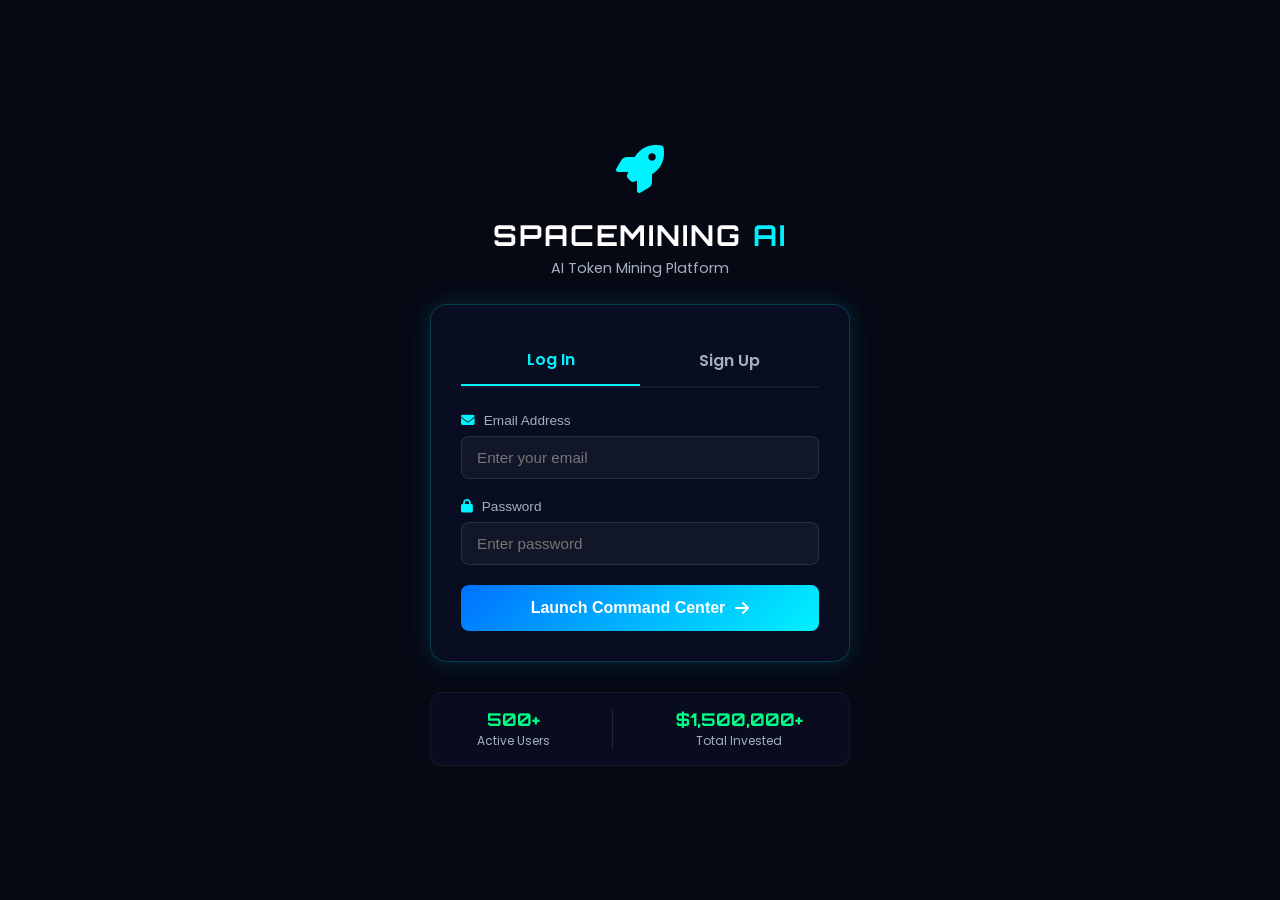
==== commit d84d8e01: "Update index.html" ====
--- a/index.html
+++ b/index.html
@@ -3,79 +3,368 @@
 <head>
     <meta charset="UTF-8">
     <meta name="viewport" content="width=device-width, initial-scale=1.0">
-    <title>SPACEMINING AI - Authentication</title>
+    <title>SPACEMINING AI - Cosmic Mining Center</title>
     <link rel="stylesheet" href="https://cdnjs.cloudflare.com/ajax/libs/font-awesome/6.4.0/css/all.min.css">
     <link href="https://fonts.googleapis.com/css2?family=Orbitron:wght@400;700&family=Poppins:wght@300;400;600&display=swap" rel="stylesheet">
-    <link rel="stylesheet" href="style.css">
+    <style>
+        /* بیسک اور تھیم اسٹائلز */
+        :root {
+            --bg-dark: #060814;
+            --bg-card: rgba(11, 15, 38, 0.8);
+            --border-glow: rgba(0, 242, 254, 0.2);
+            --neon-blue: #00f2fe;
+            --neon-green: #00ff87;
+            --neon-orange: #ff9f43;
+            --neon-red: #ff4757;
+            --text-muted: #a4b0be;
+        }
+        
+        * { box-sizing: border-box; margin: 0; padding: 0; }
+        body { background-color: var(--bg-dark); font-family: 'Poppins', sans-serif; color: #fff; min-height: 100vh; overflow-x: hidden; }
+        
+        .hidden { display: none !important; }
+        
+        /* کسٹم نوٹیفکیشن الرٹ باکس (براؤزر پاپ اپ کا متبادل) */
+        .custom-alert { position: fixed; top: 20px; right: 20px; background: #0b0f26; border-left: 5px solid var(--neon-blue); padding: 15px 25px; border-radius: 6px; box-shadow: 0 5px 15px rgba(0,0,0,0.5); z-index: 10000; transform: translateX(120%); transition: transform 0.4s ease; font-weight: 500; }
+        .custom-alert.show { transform: translateX(0); }
+
+        /* ================= لاگ ان اور سائن اپ اسکرین ================= */
+        .auth-wrapper { display: flex; justify-content: center; align-items: center; min-height: 100vh; padding: 20px; position: relative; }
+        .auth-container { width: 100%; max-width: 420px; z-index: 10; }
+        .auth-header { text-align: center; margin-bottom: 25px; }
+        .rocket-icon { font-size: 3rem; color: var(--neon-blue); animation: float 3s ease-in-out infinite; margin-bottom: 10px; }
+        @keyframes float { 0%, 100% { transform: translateY(0); } 50% { transform: translateY(-10px); } }
+        .brand-title { font-family: 'Orbitron', sans-serif; font-size: 1.8rem; letter-spacing: 2px; }
+        .brand-subtitle { color: var(--text-muted); font-size: 0.9rem; margin-top: 5px; }
+        
+        .auth-card { background: var(--bg-card); border: 1px solid var(--border-glow); border-radius: 16px; padding: 30px; box-shadow: 0 0 25px rgba(0,242,254,0.15); backdrop-filter: blur(10px); }
+        .auth-tabs { display: flex; border-bottom: 2px solid rgba(255,255,255,0.05); margin-bottom: 25px; }
+        .tab-btn { flex: 1; background: none; border: none; color: var(--text-muted); padding: 12px; font-size: 1rem; font-weight: 600; cursor: pointer; transition: 0.3s; font-family: 'Poppins'; }
+        .tab-btn.active { color: var(--neon-blue); border-bottom: 2px solid var(--neon-blue); }
+        
+        .input-group { margin-bottom: 20px; }
+        .input-group label { display: block; font-size: 0.85rem; color: var(--text-muted); margin-bottom: 8px; font-weight: 500; }
+        .input-group label i { margin-right: 5px; color: var(--neon-blue); }
+        input, textarea { width: 100%; background: rgba(255,255,255,0.04); border: 1px solid rgba(255,255,255,0.1); padding: 12px 15px; border-radius: 8px; color: white; font-size: 0.95rem; outline: none; transition: 0.3s; }
+        input:focus, textarea:focus { border-color: var(--neon-blue); box-shadow: 0 0 8px rgba(0,242,254,0.2); }
+        
+        .btn-submit { width: 100%; background: linear-gradient(135deg, #0072ff, var(--neon-blue)); border: none; color: white; padding: 14px; border-radius: 8px; font-size: 1rem; font-weight: 600; cursor: pointer; display: flex; align-items: center; justify-content: center; gap: 10px; transition: 0.3s; }
+        .btn-submit:hover { opacity: 0.9; transform: translateY(-1px); }
+
+        /* پلیٹ فارم کے لائیو میٹرکس اسکرین کے نیچے */
+        .live-metrics-box { margin-top: 30px; background: rgba(11, 15, 38, 0.6); border: 1px solid rgba(255,255,255,0.05); border-radius: 12px; padding: 15px; display: flex; justify-content: space-around; text-align: center; }
+        .metric-item h4 { font-family: 'Orbitron'; color: var(--neon-green); font-size: 1.1rem; }
+        .metric-item p { font-size: 0.75rem; color: var(--text-muted); margin-top: 2px; }
+
+        /* ================= مین ڈیش بورڈ پینل ہوم سٹرکچر ================= */
+        .dashboard-wrapper { display: flex; min-height: 100vh; }
+        
+        /* موبائل مینو ٹوگل بٹن */
+        .menu-toggle { display: none; position: fixed; top: 15px; left: 15px; background: #0b0f26; border: 1px solid var(--border-glow); color: var(--neon-blue); padding: 10px 15px; border-radius: 6px; font-size: 1.2rem; cursor: pointer; z-index: 1000; box-shadow: 0 0 10px rgba(0,242,254,0.3); }
+
+        /* سائیڈ بار اسٹائلنگ */
+        .sidebar { width: 260px; background: rgba(11, 15, 38, 0.98); border-right: 1px solid var(--border-glow); position: fixed; height: 100vh; padding: 25px 20px; z-index: 500; display: flex; flex-direction: column; justify-content: space-between; transition: transform 0.3s ease; }
+        .sidebar-brand { font-family: 'Orbitron', sans-serif; font-size: 1.25rem; color: #fff; text-align: center; margin-bottom: 35px; border-bottom: 1px solid rgba(255,255,255,0.08); padding-bottom: 15px; }
+        .sidebar-menu { list-style: none; }
+        .sidebar-menu li { margin-bottom: 10px; }
+        .sidebar-menu a { display: flex; align-items: center; gap: 15px; color: var(--text-muted); text-decoration: none; padding: 12px 15px; border-radius: 8px; font-weight: 500; transition: all 0.3s; cursor: pointer; }
+        .sidebar-menu a:hover, .sidebar-menu a.active { color: var(--neon-blue); background: rgba(0, 242, 254, 0.08); border-left: 4px solid var(--neon-blue); }
+        .btn-logout { background: linear-gradient(135deg, #ff4757, #ff6b81); color: white; border: none; padding: 12px; width: 100%; border-radius: 8px; font-weight: 600; cursor: pointer; display: flex; align-items: center; justify-content: center; gap: 10px; }
+
+        /* مین مواد رسپانسو ایریا */
+        .main-content { margin-left: 260px; flex: 1; padding: 40px; max-width: calc(100% - 260px); transition: all 0.3s ease; }
+        .dashboard-section { display: none; }
+        .dashboard-section.active { display: block; }
+
+        /* کارڈز گرڈ لے آؤٹ */
+        .stats-grid { display: grid; grid-template-columns: repeat(auto-fit, minmax(220px, 1fr)); gap: 20px; margin-bottom: 30px; }
+        .stat-card { background: rgba(11, 15, 38, 0.8); border: 1px solid var(--border-glow); padding: 22px; border-radius: 12px; text-align: center; box-shadow: 0 4px 15px rgba(0,0,0,0.2); }
+        .stat-card h3 { color: var(--text-muted); font-size: 0.85rem; margin-bottom: 10px; text-transform: uppercase; letter-spacing: 0.5px; }
+        .stat-card .value { font-size: 1.6rem; font-family: 'Orbitron', sans-serif; color: var(--neon-blue); font-weight: 700; }
+        
+        .action-grid { display: grid; grid-template-columns: repeat(auto-fit, minmax(300px, 1fr)); gap: 25px; margin-bottom: 30px; }
+        .action-card { background: rgba(11, 15, 38, 0.8); border: 1px solid var(--border-glow); padding: 25px; border-radius: 16px; }
+        .wallet-box { background: rgba(255,255,255,0.03); padding: 12px; border-radius: 8px; font-size: 0.8rem; word-break: break-all; border: 1px dashed var(--neon-blue); color: var(--neon-green); margin: 15px 0; text-align: center; font-family: monospace; }
+        
+        .plans-grid { display: grid; grid-template-columns: repeat(auto-fit, minmax(240px, 1fr)); gap: 20px; }
+        .plan-card { background: rgba(11, 15, 38, 0.8); border: 1px solid var(--border-glow); padding: 25px; border-radius: 16px; text-align: center; transition: all 0.3s; }
+        .plan-card:hover { transform: translateY(-5px); border-color: var(--neon-green); }
+        
+        .btn-action { width: 100%; background: linear-gradient(135deg, #0072ff, var(--neon-blue)); border: none; color: white; padding: 12px; border-radius: 8px; font-weight: 600; cursor: pointer; }
+        .btn-subscribe { background: linear-gradient(135deg, #00b4db, var(--neon-green)); }
+
+        /* ہسٹری لاگز کی تفاصیل */
+        .history-table-container { overflow-x: auto; background: rgba(11, 15, 38, 0.8); border: 1px solid var(--border-glow); border-radius: 8px; margin-top: 15px; }
+        .history-table { width: 100%; border-collapse: collapse; text-align: left; }
+        .history-table th, .history-table td { padding: 14px 18px; font-size: 0.9rem; }
+        .history-table th { background: rgba(0, 242, 254, 0.08); color: var(--neon-blue); font-family: 'Orbitron'; font-size: 0.85rem; }
+        .history-table td { border-bottom: 1px solid rgba(255,255,255,0.03); }
+
+        /* فری مائننگ سسٹم */
+        .mining-container { background: rgba(11, 15, 38, 0.8); border: 1px solid var(--border-glow); padding: 40px; border-radius: 16px; text-align: center; max-width: 550px; margin: 0 auto; }
+        .mining-circle { width: 130px; height: 130px; border-radius: 50%; border: 4px solid var(--neon-green); display: flex; align-items: center; justify-content: center; font-size: 3rem; color: var(--neon-green); margin: 25px auto; animation: pulse 2s infinite; }
+        @keyframes pulse { 0% { box-shadow: 0 0 0 0 rgba(0, 255, 135, 0.4); } 70% { box-shadow: 0 0 0 15px rgba(0, 255, 135, 0); } 100% { box-shadow: 0 0 0 0 rgba(0, 255, 135, 0); } }
+
+        /* ڈیلی نیوز اور تصویر فلیش */
+        .news-section { background: rgba(11, 15, 38, 0.8); border: 1px solid var(--border-glow); padding: 25px; border-radius: 16px; margin-top: 40px; }
+        .news-image { width: 100%; max-height: 260px; object-fit: cover; border-radius: 8px; margin-bottom: 15px; border: 1px solid rgba(255,255,255,0.05); }
+
+        /* ================= موبائل میڈیا کیوریز (موبائل پر فکسنگ) ================= */
+        @media (max-width: 768px) {
+            .menu-toggle { display: block; }
+            .sidebar { transform: translateX(-105%); }
+            .sidebar.open { transform: translateX(0); }
+            .main-content { margin-left: 0; max-width: 100%; padding: 80px 20px 30px 20px; }
+            .stats-grid { grid-template-columns: 1fr 1fr; gap: 12px; }
+            .stat-card { padding: 15px; }
+            .stat-card .value { font-size: 1.25rem; }
+            .action-grid { grid-template-columns: 1fr; }
+        }
+    </style>
 </head>
-<body class="auth-body">
-
-    <div class="stars"></div>
-    <div class="twinkling"></div>
-
-    <div class="auth-container">
-        <div class="auth-header">
-            <div class="rocket-icon">
-                <i class="fas fa-rocket text-neon-blue"></i>
+<body>
+
+    <div id="alert-box" class="custom-alert">Notification Message</div>
+
+    <div id="page-auth" class="auth-wrapper">
+        <div class="auth-container">
+            <div class="auth-header">
+                <div class="rocket-icon"><i class="fas fa-rocket"></i></div>
+                <h1 class="brand-title">SPACEMINING <span style="color: var(--neon-blue);">AI</span></h1>
+                <p class="brand-subtitle">AI Token Mining Platform</p>
             </div>
-            <h1 class="brand-title">SPACEMINING <span class="text-neon-blue">AI</span></h1>
-            <p class="brand-subtitle">AI Token Mining Platform</p>
-        </div>
-
-        <div class="auth-card">
-            <div class="auth-tabs">
-                <button id="tab-login" class="tab-btn active" onclick="switchTab('login')">Log In</button>
-                <button id="tab-signup" class="tab-btn" onclick="switchTab('signup')">Sign Up</button>
+
+            <div class="auth-card">
+                <div class="auth-tabs">
+                    <button id="tab-login" class="tab-btn active" onclick="switchAuthTab('login')">Log In</button>
+                    <button id="tab-signup" class="tab-btn" onclick="switchAuthTab('signup')">Sign Up</button>
+                </div>
+
+                <form id="login-form" onsubmit="processLogin(event)">
+                    <div class="input-group">
+                        <label><i class="fas fa-envelope"></i> Email Address</label>
+                        <input type="email" id="login-email" placeholder="Enter your email" required>
+                    </div>
+                    <div class="input-group">
+                        <label><i class="fas fa-lock"></i> Password</label>
+                        <input type="password" id="login-password" placeholder="Enter password" required>
+                    </div>
+                    <button type="submit" class="btn-submit">
+                        <span>Launch Command Center</span> <i class="fas fa-arrow-right"></i>
+                    </button>
+                </form>
+
+                <form id="signup-form" class="hidden" onsubmit="processSignup(event)">
+                    <div class="input-group">
+                        <label><i class="fas fa-user"></i> Full Name</label>
+                        <input type="text" id="signup-name" placeholder="Enter full name" required>
+                    </div>
+                    <div class="input-group">
+                        <label><i class="fas fa-envelope"></i> Email Address</label>
+                        <input type="email" id="signup-email" placeholder="Enter email address" required>
+                    </div>
+                    <div class="input-group">
+                        <label><i class="fas fa-lock"></i> Password</label>
+                        <input type="password" id="signup-password" placeholder="Create password" required>
+                    </div>
+                    <div class="input-group">
+                        <label><i class="fas fa-shield-alt"></i> Confirm Password</label>
+                        <input type="password" id="signup-confirm" placeholder="Repeat password" required>
+                    </div>
+                    <button type="submit" class="btn-submit" style="background: linear-gradient(135deg, #00b4db, var(--neon-green));">
+                        <span>Register Explorer ID</span> <i class="fas fa-user-plus"></i>
+                    </button>
+                </form>
             </div>
 
-            <form id="login-form" class="auth-form" onsubmit="handleLogin(event)">
-                <div class="input-group">
-                    <label><i class="fas fa-envelope"></i> Email Address</label>
-                    <input type="email" id="login-email" placeholder="Enter your email" required>
-                </div>
-                <div class="input-group">
-                    <label><i class="fas fa-lock"></i> Password</label>
-                    <input type="password" id="login-password" placeholder="Enter your password" required>
-                </div>
-                <button type="submit" class="btn-submit">
-                    <span>Launch Dashboard</span> <i class="fas fa-arrow-right"></i>
-                </button>
-            </form>
-
-            <form id="signup-form" class="auth-form hidden" onsubmit="handleSignup(event)">
-                <div class="input-group">
-                    <label><i class="fas fa-user"></i> Full Name</label>
-                    <input type="text" id="signup-name" placeholder="Enter full name" required>
-                </div>
-                <div class="input-group">
-                    <label><i class="fas fa-envelope"></i> Email Address</label>
-                    <input type="email" id="signup-email" placeholder="Enter valid email" required>
-                </div>
-                <div class="input-group">
-                    <label><i class="fas fa-lock"></i> Password</label>
-                    <input type="password" id="signup-password" placeholder="Create strong password" required>
-                </div>
-                <div class="input-group">
-                    <label><i class="fas fa-shield-alt"></i> Confirm Password</label>
-                    <input type="password" id="signup-confirm-password" placeholder="Repeat password" required>
-                </div>
-                <button type="submit" class="btn-submit btn-signup">
-                    <span>Register Explorer ID</span> <i class="fas fa-user-plus"></i>
-                </button>
-            </form>
+            <div class="live-metrics-box">
+                <div class="metric-item">
+                    <h4 id="live-users-count">500+</h4>
+                    <p>Active Users</p>
+                </div>
+                <div style="width: 1px; background: rgba(255,255,255,0.1); height: auto;"></div>
+                <div class="metric-item">
+                    <h4 id="live-invested-count">$1,500,000+</h4>
+                    <p>Total Invested</p>
+                </div>
+            </div>
         </div>
     </div>
 
-    <script src="app.js"></script>
+
+    <div id="page-dashboard" class="dashboard-wrapper hidden">
+        <button class="menu-toggle" onclick="toggleMobileMenu()"><i class="fas fa-bars"></i></button>
+
+        <nav class="sidebar" id="app-sidebar">
+            <div>
+                <div class="sidebar-brand">SPACEMINING <span style="color: var(--neon-blue);">AI</span></div>
+                <ul class="sidebar-menu">
+                    <li><a onclick="navigateTo('home')" id="menu-home" class="active"><i class="fas fa-th-large"></i> Home</a></li>
+                    <li><a onclick="navigateTo('free-mining')" id="menu-free-mining"><i class="fas fa-hammer"></i> Free Mining</a></li>
+                    <li><a onclick="navigateTo('history')" id="menu-history"><i class="fas fa-history"></i> History Logs</a></li>
+                    <li><a onclick="navigateTo('referral')" id="menu-referral"><i class="fas fa-users"></i> Referral Team</a></li>
+                    <li><a onclick="navigateTo('helpline')" id="menu-helpline"><i class="fas fa-headset"></i> Helpline</a></li>
+                    <li><a onclick="navigateTo('admin-panel')" id="menu-admin-panel" style="color: var(--neon-orange); display: none;"><i class="fas fa-user-shield"></i> Admin Panel</a></li>
+                </ul>
+            </div>
+            <button class="btn-logout" onclick="processLogout()"><i class="fas fa-sign-out-alt"></i> Log Out</button>
+        </nav>
+
+        <main class="main-content">
+            
+            <section id="section-home" class="dashboard-section active">
+                <div style="text-align: center; margin-bottom: 30px;">
+                    <h1 style="font-family: 'Orbitron'; font-size: 1.8rem; color: #fff; letter-spacing: 1px;">COSMIC <span style="color: var(--neon-blue);">COMMAND</span></h1>
+                </div>
+
+                <div class="stats-grid">
+                    <div class="stat-card">
+                        <h3><i class="fas fa-wallet" style="color: var(--neon-blue);"></i> Wallet Balance</h3>
+                        <div class="value" id="view-wallet">$100.00</div>
+                    </div>
+                    <div class="stat-card">
+                        <h3><i class="fas fa-coins" style="color: var(--neon-green);"></i> AI Tokens Mined</h3>
+                        <div class="value" id="view-tokens">0.0000</div>
+                    </div>
+                    <div class="stat-card">
+                        <h3><i class="fas fa-chart-line" style="color: var(--neon-green);"></i> Daily Fleet Profit</h3>
+                        <div class="value">$0.60</div>
+                    </div>
+                    <div class="stat-card">
+                        <h3><i class="fas fa-layer-group" style="color: var(--neon-orange);"></i> Active Packages</h3>
+                        <div class="value">2</div>
+                    </div>
+                </div>
+
+                <div class="action-grid">
+                    <div class="action-card">
+                        <h2 style="color: var(--neon-blue); font-family: 'Orbitron'; font-size: 1rem; margin-bottom: 10px;"><i class="fas fa-arrow-alt-circle-down"></i> Deposit USDT (BEP20)</h2>
+                        <div class="wallet-box">0xa4d6da5f8e2c2ea407e0a7f58369ab060c81f81f</div>
+                        <input type="number" id="input-deposit" placeholder="Enter Amount ($)" min="10">
+                        <button class="btn-action" onclick="handleDeposit()">Confirm Deposit</button>
+                    </div>
+
+                    <div class="action-card">
+                        <h2 style="color: var(--neon-red); font-family: 'Orbitron'; font-size: 1rem; margin-bottom: 10px;"><i class="fas fa-arrow-alt-circle-up"></i> Withdraw Funds</h2>
+                        <input type="text" id="input-withdraw-addr" placeholder="USDT BEP20 Address" style="margin-bottom: 10px;">
+                        <input type="number" id="input-withdraw-amt" placeholder="Amount ($)" min="10">
+                        <button class="btn-action" style="background: linear-gradient(135deg, #ff4757, #ff6b81);" onclick="handleWithdraw()">Request Withdrawal</button>
+                    </div>
+                </div>
+
+                <h2 style="font-family:'Orbitron'; color: var(--neon-orange); font-size:1.1rem; margin-bottom: 15px;">Investment Fleet Plans</h2>
+                <div class="plans-grid">
+                    <div class="plan-card">
+                        <div style="font-weight: 600;">Weekly Fleet</div>
+                        <div style="font-size: 1.5rem; color: var(--neon-green); font-family:'Orbitron'; margin:8px 0;">0.5% <span style="font-size:0.7rem; color:var(--text-muted);">/Daily</span></div>
+                        <button class="btn-action btn-subscribe" onclick="purchasePlan('Weekly', 0.5)">Subscribe</button>
+                    </div>
+                    <div class="plan-card">
+                        <div style="color: var(--neon-orange); font-weight: 600;">Monthly Fleet</div>
+                        <div style="font-size: 1.5rem; color: var(--neon-orange); font-family:'Orbitron'; margin:8px 0;">0.4% <span style="font-size:0.7rem; color:var(--text-muted);">/Daily</span></div>
+                        <button class="btn-action btn-subscribe" style="background: linear-gradient(135deg, #ff9f43, #ffb142);" onclick="purchasePlan('Monthly', 0.4)">Subscribe</button>
+                    </div>
+                    <div class="plan-card">
+                        <div style="color: var(--neon-blue); font-weight: 600;">Yearly Fleet</div>
+                        <div style="font-size: 1.5rem; color: var(--neon-blue); font-family:'Orbitron'; margin:8px 0;">0.3% <span style="font-size:0.7rem; color:var(--text-muted);">/Daily</span></div>
+                        <button class="btn-action btn-subscribe" style="background: linear-gradient(135deg, #0072ff, #00f2fe);" onclick="purchasePlan('Yearly', 0.3)">Subscribe</button>
+                    </div>
+                </div>
+
+                <div class="news-section">
+                    <h3 style="font-family:'Orbitron'; color: var(--neon-blue); font-size:1rem; margin-bottom: 12px;" id="news-title-view">Daily Platform Updates</h3>
+                    <img id="news-img-view" src="https://images.unsplash.com/photo-1639762681485-074b7f938ba0?auto=format&fit=crop&w=800&q=80" class="news-image">
+                    <p id="news-text-view" style="color: var(--text-muted); font-size:0.85rem; line-height: 1.6;">خوش آمدید! یہاں ایڈمن کی طرف سے روزانہ کی تازہ ترین خبریں اور اپڈیٹس شیئر کی جائیں گی۔ مائننگ جاری رکھیں!</p>
+                </div>
+            </section>
+
+            <section id="section-free-mining" class="dashboard-section">
+                <div class="mining-container">
+                    <h2 style="font-family:'Orbitron'; color: var(--neon-green); font-size:1.2rem; margin-bottom: 10px;">AI TOKEN FREE MINING</h2>
+                    <p style="color: var(--text-muted); font-size: 0.85rem;">Claim free tokens every 24 hours to boost your cosmic mining power.</p>
+                    <div class="mining-circle"><i class="fas fa-atom"></i></div>
+                    <button class="btn-action" style="background: linear-gradient(135deg, #00ff87, #60efff); color:#000;" id="free-mine-btn" onclick="triggerFreeMining()">Claim Free AI Tokens</button>
+                    <p id="mine-timer" style="margin-top: 15px; color: var(--neon-orange); font-family:'Orbitron'; font-weight: 600; display:none;"></p>
+                </div>
+            </section>
+
+            <section id="section-history" class="dashboard-section">
+                <h2 style="font-family:'Orbitron'; color: var(--neon-blue); font-size:1.2rem; margin-bottom: 15px;">Transaction Logs History</h2>
+                <div class="history-table-container">
+                    <table class="history-table">
+                        <thead>
+                            <tr><th>Type</th><th>Amount</th><th>Details / Track</th><th>Status</th></tr>
+                        </thead>
+                        <tbody id="logs-table-body">
+                            <tr><td>Deposit</td><td>$100.00</td><td>Welcome System Bonus</td><td><span style="color:var(--neon-green);">Success</span></td></tr>
+                        </tbody>
+                    </table>
+                </div>
+            </section>
+
+            <section id="section-referral" class="dashboard-section">
+                <h2 style="font-family:'Orbitron'; color: var(--neon-orange); font-size:1.2rem; margin-bottom: 5px;">Referral Fleet Network</h2>
+                <p style="color: var(--text-muted); font-size: 0.85rem; margin-bottom: 20px;">Earn extra crypto rewards from three distinct layers of your invitees fleet.</p>
+                <div class="stats-grid">
+                    <div class="stat-card" style="border-color: var(--neon-green);"><h3>Level A (0.5%)</h3><div class="value">0 Users</div></div>
+                    <div class="stat-card" style="border-color: var(--neon-blue);"><h3>Level B (0.4%)</h3><div class="value">0 Users</div></div>
+                    <div class="stat-card" style="border-color: var(--neon-orange);"><h3>Level C (0.3%)</h3><div class="value">0 Users</div></div>
+                </div>
+            </section>
+
+            <section id="section-helpline" class="dashboard-section">
+                <div class="action-card" style="text-align:center; max-width: 500px; margin: 0 auto;">
+                    <h2 style="font-family:'Orbitron'; color: var(--neon-blue); font-size:1.1rem; margin-bottom: 10px;"><i class="fas fa-headset"></i> Learning & Support</h2>
+                    <p style="color: var(--text-muted); font-size: 0.85rem; margin-bottom: 15px;">Watch full technical guide and video walkthrough tutorials on our channel.</p>
+                    <a id="youtube-link-element" href="https://youtube.com" target="_blank" class="btn-action" style="text-decoration:none; display:inline-block; background: #ff0000; width:auto; padding: 12px 25px;"><i class="fab fa-youtube"></i> Open YouTube Channel</a>
+                </div>
+            </section>
+
+            <section id="section-admin-panel" class="dashboard-section">
+                <h2 style="font-family:'Orbitron'; color: var(--neon-orange); font-size:1.2rem; margin-bottom: 20px;"><i class="fas fa-user-shield"></i> Master Admin Control Station</h2>
+                
+                <div class="action-grid">
+                    <div class="action-card">
+                        <h3 style="font-size: 0.95rem; margin-bottom: 12px; color: #fff;">Adjust Active User Balance</h3>
+                        <input type="number" id="admin-set-bal" placeholder="Set Wallet Balance ($)">
+                        <button class="btn-action" onclick="adminForceBalance()">Update User Balance</button>
+                    </div>
+                    <div class="action-card">
+                        <h3 style="font-size: 0.95rem; margin-bottom: 12px; color: #fff;">Modify Support Tutorial Link</h3>
+                        <input type="url" id="admin-set-yt" placeholder="Paste YouTube Link URL">
+                        <button class="btn-action" onclick="adminForceYoutube()">Save Support Link</button>
+                    </div>
+                </div>
+
+                <div class="action-card" style="margin-top: 10px;">
+                    <h3 style="font-size: 0.95rem; margin-bottom: 12px; color: #fff;">Publish Daily News Flash & Media Image</h3>
+                    <input type="text" id="admin-set-title" placeholder="News Headline Banner" style="margin-bottom: 10px;">
+                    <input type="url" id="admin-set-img" placeholder="Image Hotlink URL (https://...)" style="margin-bottom: 10px;">
+                    <textarea id="admin-set-text" rows="3" placeholder="Write full announcement description or system news status updates here..."></textarea>
+                    <button class="btn-action" style="background: linear-gradient(135deg, #ff9f43, #ff4757);" onclick="adminForceNews()">Broadcast Live Update</button>
+                </div>
+            </section>
+
+        </main>
+    </div>
+
     <script>
-        // ٹیلنٹڈ ٹیبز بدلنے کا اسکرپٹ
-        function switchTab(type) {
+        // کسٹم الرٹ فلیش نوٹیفیکیشن فنکشن
+        function showNotification(msg) {
+            const box = document.getElementById('alert-box');
+            box.innerText = msg;
+            box.classList.add('show');
+            setTimeout(() => box.classList.remove('show'), 3500);
+        }
+
+        // سائن اپ اور لاگ ان ٹیبز سوئچنگ
+        function switchAuthTab(target) {
             const loginForm = document.getElementById('login-form');
             const signupForm = document.getElementById('signup-form');
             const tabLogin = document.getElementById('tab-login');
             const tabSignup = document.getElementById('tab-signup');
 
-            if (type === 'login') {
+            if (target === 'login') {
                 loginForm.classList.remove('hidden');
                 signupForm.classList.add('hidden');
                 tabLogin.classList.add('active');
@@ -88,38 +377,210 @@
             }
         }
 
-        // لاگ ان کو ہینڈل کرنے کا نیا فنکشن
-        function handleLogin(event) {
-            event.preventDefault(); // پیج کو ریفریش ہونے سے روکنے کے لیے
-
-            const email = document.getElementById('login-email').value;
-            const password = document.getElementById('login-password').value;
-
-            // آپ کا ایڈمن ای میل اور پاسورڈ چیک ہو رہا ہے
-            if (email === "bakhtyarmarri2@gmail.com" && password === "Marri@123") {
-                alert("Login Successful! Opening Dashboard...");
-                window.location.href = "dashboard.html"; // یہ آپ کو ڈیش بورڈ پیج پر لے جائے گا
-            } else {
-                alert("Error: Invalid Email or Password!"); // اگر غلط ہو تو یہ ایرر آئے گا
+        // موبائل سائیڈ بار سلائیڈ مینو ٹوگلر
+        function toggleMobileMenu() {
+            document.getElementById('app-sidebar').classList.toggle('open');
+        }
+
+        // مینو ٹیب نیویگیشن سوئچ انجن
+        function navigateTo(sectionId) {
+            document.querySelectorAll('.dashboard-section').forEach(section => section.classList.remove('active'));
+            document.querySelectorAll('.sidebar-menu a').forEach(link => link.classList.remove('active'));
+            
+            document.getElementById('section-' + sectionId).classList.add('active');
+            document.getElementById('menu-' + sectionId).classList.add('active');
+            
+            // موبائل پر کلک کے بعد مینو بند کرنے کے لیے
+            document.getElementById('app-sidebar').classList.remove('open');
+        }
+
+        // لوکل اسٹوریج ڈیٹا انجن ڈیٹا بیس سٹرکچر
+        let sessionUser = "";
+        let walletBalance = 100.00;
+        let tokenBalance = 0.0000;
+
+        function updateUIBalances() {
+            document.getElementById('view-wallet').innerText = `$${walletBalance.toFixed(2)}`;
+            document.getElementById('view-tokens').innerText = tokenBalance.toFixed(4);
+            
+            if(sessionUser) {
+                localStorage.setItem(sessionUser + '_wallet_bal', walletBalance);
+                localStorage.setItem(sessionUser + '_token_bal', tokenBalance);
             }
         }
 
-        // سائن اپ/رجسٹریشن کو ہینڈل کرنے کا نیا فنکشن
-        function handleSignup(event) {
-            event.preventDefault();
-
+        // اصلی رجسٹریشن جاوا اسکرپٹ ہینڈلر
+        function processSignup(e) {
+            e.preventDefault();
             const name = document.getElementById('signup-name').value;
-            const email = document.getElementById('signup-email').value;
-            const password = document.getElementById('signup-password').value;
-            const confirmPassword = document.getElementById('signup-confirm-password').value;
-
-            if (password !== confirmPassword) {
-                alert("Error: Passwords do not match!");
+            const email = document.getElementById('signup-email').value.toLowerCase().trim();
+            const pass = document.getElementById('signup-password').value;
+            const confirm = document.getElementById('signup-confirm').value;
+
+            if(pass !== confirm) {
+                showNotification("Error: Passwords matching mismatch!");
                 return;
             }
 
-            alert("Registration Successful, Explorer! Please Log In.");
-            switchTab('login'); // اکاؤنٹ بننے کے بعد لاگ ان اسکرین پر بھیج دے گا
+            let database = JSON.parse(localStorage.getItem('registered_explorers')) || {};
+            if(database[email] || email === "bakhtyarmarri2@gmail.com") {
+                showNotification("Error: This Explorer Email already exists!");
+                return;
+            }
+
+            // ڈیٹا بیس میں نیا یوزر سیو کرنا
+            database[email] = { fullName: name, securityKey: pass };
+            localStorage.setItem('registered_explorers', JSON.stringify(database));
+
+            showNotification("Registration Successful! Switch to Log In tab.");
+            document.getElementById('signup-form').reset();
+            switchAuthTab('login');
+        }
+
+        // اصلی لاگ ان جاوا اسکرپٹ ہینڈلر (بغیر پاپ اپ)
+        function processLogin(e) {
+            e.preventDefault();
+            const email = document.getElementById('login-email').value.toLowerCase().trim();
+            const pass = document.getElementById('login-password').value;
+
+            let database = JSON.parse(localStorage.getItem('registered_explorers')) || {};
+
+            // ایڈمن لاگ ان یا رجسٹرڈ یوزر لاگ ان کی تصدیق
+            if ((email === "bakhtyarmarri2@gmail.com" && pass === "Marri@123") || (database[email] && database[email].securityKey === pass)) {
+                sessionUser = email;
+                
+                // ایڈمن رول چیک کرنا
+                if(sessionUser === "bakhtyarmarri2@gmail.com") {
+                    document.getElementById('menu-admin-panel').style.display = 'flex';
+                } else {
+                    document.getElementById('menu-admin-panel').style.display = 'none';
+                }
+
+                // یوزر کا کرنٹ بیلنس لوڈ کرنا
+                walletBalance = parseFloat(localStorage.getItem(sessionUser + '_wallet_bal')) || 100.00;
+                tokenBalance = parseFloat(localStorage.getItem(sessionUser + '_token_bal')) || 0.0000;
+                
+                // پیج سوئچ لاجک (سنگل پیج آرکیٹیکچر)
+                document.getElementById('page-auth').classList.add('hidden');
+                document.getElementById('page-dashboard').classList.remove('hidden');
+                
+                updateUIBalances();
+                showNotification(`Welcome aboard Explorer! Access Granted.`);
+            } else {
+                showNotification("Access Denied: Invalid Email Credentials!");
+            }
+        }
+
+        // لاگ آؤٹ پروسیس ہینڈلر
+        function processLogout() {
+            sessionUser = "";
+            document.getElementById('login-form').reset();
+            document.getElementById('page-dashboard').classList.add('hidden');
+            document.getElementById('page-auth').classList.remove('hidden');
+            navigateTo('home');
+            showNotification("Logged out safely from Command Center.");
+        }
+
+        // فنڈز ڈپازٹ ہینڈلر
+        function handleDeposit() {
+            let amt = parseFloat(document.getElementById('input-deposit').value);
+            if(!amt || amt < 10) { showNotification("Minimum transfer entry is $10!"); return; }
+            
+            walletBalance += amt;
+            pushLog('Deposit', `$${amt.toFixed(2)}`, 'USDT Secured Node', 'Success');
+            document.getElementById('input-deposit').value = '';
+            updateUIBalances();
+            showNotification(`Deposited $${amt} successfully!`);
+        }
+
+        // فنڈز ودڈرال ہینڈلر
+        function handleWithdraw() {
+            let amt = parseFloat(document.getElementById('input-withdraw-amt').value);
+            let addr = document.getElementById('input-withdraw-addr').value;
+            
+            if(!addr) { showNotification("Blockchain target wallet required!"); return; }
+            if(!amt || amt < 10) { showNotification("Minimum withdrawal limit is $10!"); return; }
+            if(amt > walletBalance) { showNotification("Declined: Insufficient core vault balance!"); return; }
+            
+            walletBalance -= amt;
+            pushLog('Withdraw', `$${amt.toFixed(2)}`, addr.substring(0,10)+'...', 'Pending');
+            document.getElementById('input-withdraw-amt').value = '';
+            document.getElementById('input-withdraw-addr').value = '';
+            updateUIBalances();
+            showNotification(`Withdrawal request for $${amt} initiated!`);
+        }
+
+        // پلان پیکج پرچیز انجن
+        function purchasePlan(tier, percentage) {
+            if(walletBalance < 10) { showNotification("Requires minimum $10 inside wallet!"); return; }
+            walletBalance -= 10;
+            pushLog('Package', `$10.00`, `${tier} Fleet Core (${percentage}%)`, 'Active');
+            updateUIBalances();
+            showNotification(`Successfully deployed ${tier} Fleet!`);
+        }
+
+        // ہسٹری لاگز میں ڈیٹا بھیجنے کا لاجک
+        function pushLog(type, val, note, status) {
+            let table = document.getElementById('logs-table-body');
+            table.innerHTML += `<tr><td>${type}</td><td>${val}</td><td>${note}</td><td><span style="color:var(--neon-green);">${status}</span></td></tr>`;
+        }
+
+        // فری ٹوکن مائننگ رن ٹائم انجن
+        function triggerFreeMining() {
+            tokenBalance += 1.5000;
+            updateUIBalances();
+            showNotification("Success: 1.5000 AI Tokens loaded into asset vault!");
+
+            let btn = document.getElementById('free-mine-btn');
+            let timerDisplay = document.getElementById('mine-timer');
+            btn.disabled = true;
+            btn.style.opacity = '0.4';
+            timerDisplay.style.display = 'block';
+
+            let countdownSeconds = 86400; // 24 گھنٹے لائیو الٹی گنتی ٹائمر
+            let clock = setInterval(() => {
+                countdownSeconds--;
+                let hours = Math.floor(countdownSeconds / 3600);
+                let minutes = Math.floor((countdownSeconds % 3600) / 60);
+                let seconds = countdownSeconds % 60;
+                
+                timerDisplay.innerText = `Recharge Lockout: ${hours}h ${minutes}m ${seconds}s`;
+
+                if(countdownSeconds <= 0) {
+                    clearInterval(clock);
+                    btn.disabled = false;
+                    btn.style.opacity = '1';
+                    timerDisplay.style.display = 'none';
+                }
+            }, 1000);
+        }
+
+        // ============== ماسٹر ایڈمن ایکشنز فنکشنلٹی انجن ==============
+        function adminForceBalance() {
+            let amount = parseFloat(document.getElementById('admin-set-bal').value);
+            if(isNaN(amount)) { showNotification("Enter valid numeric value!"); return; }
+            walletBalance = amount;
+            updateUIBalances();
+            showNotification("Admin Override: Asset balance forced successfully!");
+        }
+
+        function adminForceYoutube() {
+            let link = document.getElementById('admin-set-yt').value;
+            if(!link) { showNotification("Enter target media URL!"); return; }
+            document.getElementById('youtube-link-element').href = link;
+            showNotification("Admin Override: Support media vector synchronized!");
+        }
+
+        function adminForceNews() {
+            let headline = document.getElementById('admin-set-title').value;
+            let image = document.getElementById('admin-set-img').value;
+            let detailText = document.getElementById('admin-set-text').value;
+
+            if(headline) document.getElementById('news-title-view').innerText = headline;
+            if(image) document.getElementById('news-img-view').src = image;
+            if(detailText) document.getElementById('news-text-view').innerText = detailText;
+
+            showNotification("Admin Override: Feed update broadcasted successfully!");
         }
     </script>
 </body>
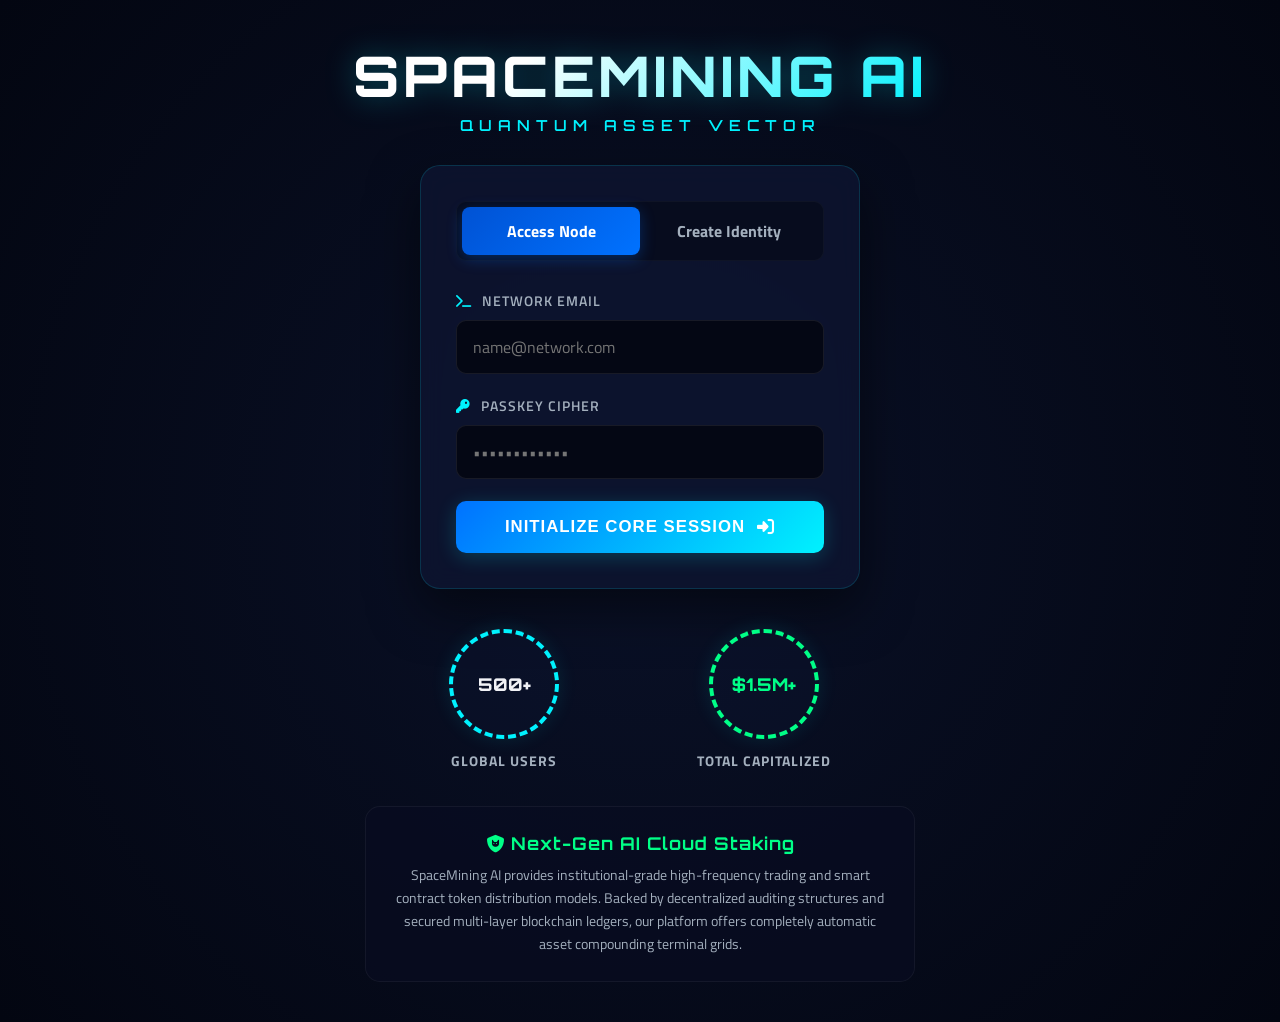
==== commit 685a4490: "Update index.html" ====
--- a/index.html
+++ b/index.html
@@ -3,345 +3,400 @@
 <head>
     <meta charset="UTF-8">
     <meta name="viewport" content="width=device-width, initial-scale=1.0">
-    <title>SPACEMINING AI - Cosmic Mining Center</title>
+    <title>SPACEMINING AI - Enterprise Cosmic Core</title>
     <link rel="stylesheet" href="https://cdnjs.cloudflare.com/ajax/libs/font-awesome/6.4.0/css/all.min.css">
-    <link href="https://fonts.googleapis.com/css2?family=Orbitron:wght@400;700&family=Poppins:wght@300;400;600&display=swap" rel="stylesheet">
+    <link href="https://fonts.googleapis.com/css2?family=Orbitron:wght@400;600;800&family=Share+Tech+Mono&family=Titillium+Web:wght@300;400;700&display=swap" rel="stylesheet">
     <style>
-        /* بیسک اور تھیم اسٹائلز */
         :root {
-            --bg-dark: #060814;
-            --bg-card: rgba(11, 15, 38, 0.8);
-            --border-glow: rgba(0, 242, 254, 0.2);
-            --neon-blue: #00f2fe;
-            --neon-green: #00ff87;
-            --neon-orange: #ff9f43;
-            --neon-red: #ff4757;
-            --text-muted: #a4b0be;
-        }
+            --bg-main: #030611;
+            --bg-surface: #090d22;
+            --bg-card: rgba(13, 20, 48, 0.85);
+            --neon-cyan: #00f2fe;
+            --neon-emerald: #00ff87;
+            --neon-crimson: #ff3838;
+            --neon-amber: #ff9f43;
+            --text-primary: #f1f2f6;
+            --text-secondary: #a4b0be;
+            --border-glow: rgba(0, 242, 254, 0.15);
+        }
+
+        * { box-sizing: border-box; margin: 0; padding: 0; }
+        body { background-color: var(--bg-main); font-family: 'Titillium Web', sans-serif; color: var(--text-primary); min-height: 100vh; overflow-x: hidden; }
+        .hidden { display: none !important; }
+
+        /* کسٹم ٹوسٹ نوٹیفکیشن */
+        .toast { position: fixed; top: 25px; right: 25px; background: var(--bg-surface); border-left: 4px solid var(--neon-cyan); padding: 16px 28px; border-radius: 8px; box-shadow: 0 10px 30px rgba(0,0,0,0.6); z-index: 9999; transform: translateX(150%); transition: transform 0.4s cubic-bezier(0.175, 0.885, 0.32, 1.275); font-weight: 600; letter-spacing: 0.5px; border: 1px solid rgba(255,255,255,0.05); border-left-width: 4px; }
+        .toast.show { transform: translateX(0); }
+
+        /* ================= لاگ ان اور ہوم اسکرین کا بالکل نیا لک ================= */
+        .landing-wrapper { display: flex; flex-direction: column; align-items: center; justify-content: center; min-height: 100vh; padding: 40px 20px; background: radial-gradient(circle at center, #0a1128 0%, #030611 100%); }
+        .brand-zone { text-align: center; margin-bottom: 30px; }
+        .brand-logo { font-size: 3.5rem; background: linear-gradient(135deg, #fff 30%, var(--neon-cyan)); -webkit-background-clip: text; -webkit-text-fill-color: transparent; font-family: 'Orbitron', sans-serif; font-weight: 800; letter-spacing: 4px; filter: drop-shadow(0 0 15px rgba(0,242,254,0.3)); }
+        .brand-tagline { color: var(--neon-cyan); font-family: 'Orbitron', sans-serif; font-size: 0.95rem; letter-spacing: 6px; margin-top: 5px; font-weight: 600; }
         
-        * { box-sizing: border-box; margin: 0; padding: 0; }
-        body { background-color: var(--bg-dark); font-family: 'Poppins', sans-serif; color: #fff; min-height: 100vh; overflow-x: hidden; }
+        .auth-panel { width: 100%; max-width: 440px; background: var(--bg-card); border: 1px solid var(--border-glow); border-radius: 20px; padding: 35px; box-shadow: 0 20px 50px rgba(0,0,0,0.5); backdrop-filter: blur(12px); position: relative; }
+        .auth-nav { display: flex; background: rgba(0,0,0,0.3); border-radius: 10px; padding: 5px; margin-bottom: 30px; border: 1px solid rgba(255,255,255,0.03); }
+        .auth-nav-btn { flex: 1; background: none; border: none; color: var(--text-secondary); padding: 12px; font-size: 1rem; font-weight: 700; cursor: pointer; border-radius: 8px; transition: 0.3s; font-family: 'Titillium Web'; }
+        .auth-nav-btn.active { background: linear-gradient(135deg, #0052d4, #0072ff); color: #fff; box-shadow: 0 4px 15px rgba(0,114,255,0.3); }
+
+        .form-group { margin-bottom: 22px; }
+        .form-group label { display: block; font-size: 0.85rem; color: var(--text-secondary); margin-bottom: 9px; text-transform: uppercase; letter-spacing: 1px; font-weight: 600; }
+        .form-group label i { margin-right: 6px; color: var(--neon-cyan); }
+        input, textarea, select { width: 100%; background: #040714; border: 1px solid rgba(255,255,255,0.08); padding: 14px 16px; border-radius: 10px; color: #fff; font-size: 1rem; outline: none; transition: all 0.3s; font-family: 'Titillium Web'; }
+        input:focus, textarea:focus { border-color: var(--neon-cyan); box-shadow: 0 0 12px rgba(0,242,254,0.25); background: #060a1f; }
         
-        .hidden { display: none !important; }
+        .action-btn { width: 100%; background: linear-gradient(135deg, #0072ff, var(--neon-cyan)); border: none; color: #fff; padding: 16px; border-radius: 10px; font-size: 1.05rem; font-weight: 700; cursor: pointer; display: flex; align-items: center; justify-content: center; gap: 12px; transition: 0.3s; box-shadow: 0 4px 20px rgba(0,242,254,0.2); text-transform: uppercase; letter-spacing: 1px; }
+        .action-btn:hover { transform: translateY(-2px); box-shadow: 0 6px 25px rgba(0,242,254,0.4); }
+
+        /* گول دائروں والے لائیو پلیٹ فارم میٹرکس */
+        .circle-metrics-container { display: flex; justify-content: space-around; width: 100%; max-width: 500px; margin-top: 40px; gap: 20px; }
+        .metric-circle-box { display: flex; flex-direction: column; align-items: center; text-align: center; }
+        .metric-circle { width: 110px; height: 110px; border-radius: 50%; border: 4px dashed var(--neon-cyan); display: flex; flex-direction: column; align-items: center; justify-content: center; background: rgba(13, 20, 48, 0.4); box-shadow: 0 0 20px rgba(0,242,254,0.1); margin-bottom: 12px; position: relative; animation: rotateBorder 20s linear infinite; }
+        @keyframes rotateBorder { 100% { transform: rotate(360deg); } }
+        .circle-inner-text { position: absolute; font-family: 'Orbitron', sans-serif; font-size: 1.1rem; font-weight: 800; color: var(--text-primary); transform: rotate(-360deg); animation: unrotate 20s linear infinite; }
+        @keyframes unrotate { 100% { transform: rotate(0deg); } }
+        .metric-circle-box p { font-size: 0.85rem; color: var(--text-secondary); text-transform: uppercase; letter-spacing: 1px; font-weight: 700; }
+
+        /* مضبوط پروفیشنل تعارف کا باکس */
+        .intro-infobox { width: 100%; max-width: 550px; background: rgba(9, 13, 34, 0.6); border: 1px solid rgba(255,255,255,0.05); padding: 25px; border-radius: 15px; margin-top: 35px; text-align: center; }
+        .intro-infobox h3 { font-family: 'Orbitron', sans-serif; font-size: 1.1rem; color: var(--neon-emerald); margin-bottom: 10px; letter-spacing: 1px; }
+        .intro-infobox p { font-size: 0.9rem; color: var(--text-secondary); line-height: 1.6; }
+
+        /* ================= مین ڈیش بورڈ پینل ہوم سٹرکچر ================= */
+        .dashboard-layout { display: flex; min-height: 100vh; }
+        .nav-toggler { display: none; position: fixed; top: 20px; left: 20px; background: var(--bg-surface); border: 1px solid var(--border-glow); color: var(--neon-cyan); padding: 12px 16px; border-radius: 8px; font-size: 1.3rem; cursor: pointer; z-index: 2000; box-shadow: 0 4px 15px rgba(0,242,254,0.2); }
+
+        .app-sidebar { width: 280px; background: #05091a; border-right: 1px solid rgba(255,255,255,0.05); position: fixed; height: 100vh; padding: 30px 24px; z-index: 1500; display: flex; flex-direction: column; justify-content: space-between; transition: transform 0.3s cubic-bezier(0.4, 0, 0.2, 1); }
+        .sidebar-header { font-family: 'Orbitron', sans-serif; font-size: 1.4rem; font-weight: 800; text-align: center; padding-bottom: 25px; border-bottom: 1px solid rgba(255,255,255,0.05); margin-bottom: 35px; letter-spacing: 1px; }
+        .sidebar-links { list-style: none; }
+        .sidebar-links li { margin-bottom: 12px; }
+        .sidebar-links a { display: flex; align-items: center; gap: 16px; color: var(--text-secondary); text-decoration: none; padding: 14px 18px; border-radius: 10px; font-weight: 600; transition: all 0.25s; cursor: pointer; }
+        .sidebar-links a:hover, .sidebar-links a.active { color: var(--neon-cyan); background: rgba(0, 242, 254, 0.06); border-left: 4px solid var(--neon-cyan); }
         
-        /* کسٹم نوٹیفکیشن الرٹ باکس (براؤزر پاپ اپ کا متبادل) */
-        .custom-alert { position: fixed; top: 20px; right: 20px; background: #0b0f26; border-left: 5px solid var(--neon-blue); padding: 15px 25px; border-radius: 6px; box-shadow: 0 5px 15px rgba(0,0,0,0.5); z-index: 10000; transform: translateX(120%); transition: transform 0.4s ease; font-weight: 500; }
-        .custom-alert.show { transform: translateX(0); }
-
-        /* ================= لاگ ان اور سائن اپ اسکرین ================= */
-        .auth-wrapper { display: flex; justify-content: center; align-items: center; min-height: 100vh; padding: 20px; position: relative; }
-        .auth-container { width: 100%; max-width: 420px; z-index: 10; }
-        .auth-header { text-align: center; margin-bottom: 25px; }
-        .rocket-icon { font-size: 3rem; color: var(--neon-blue); animation: float 3s ease-in-out infinite; margin-bottom: 10px; }
-        @keyframes float { 0%, 100% { transform: translateY(0); } 50% { transform: translateY(-10px); } }
-        .brand-title { font-family: 'Orbitron', sans-serif; font-size: 1.8rem; letter-spacing: 2px; }
-        .brand-subtitle { color: var(--text-muted); font-size: 0.9rem; margin-top: 5px; }
+        .logout-btn { background: rgba(255,56,56,0.1); color: var(--neon-crimson); border: 1px solid rgba(255,56,56,0.2); padding: 14px; width: 100%; border-radius: 10px; font-weight: 700; cursor: pointer; display: flex; align-items: center; justify-content: center; gap: 10px; transition: 0.3s; }
+        .logout-btn:hover { background: var(--neon-crimson); color: #fff; }
+
+        .app-content { margin-left: 280px; flex: 1; padding: 50px; max-width: calc(100% - 280px); transition: all 0.3s ease; }
+        .content-view { display: none; }
+        .content-view.active { display: block; }
+
+        /* ڈیش بورڈ میٹرکس گرڈ */
+        .metrics-grid { display: grid; grid-template-columns: repeat(auto-fit, minmax(240px, 1fr)); gap: 25px; margin-bottom: 40px; }
+        .matrix-card { background: var(--bg-card); border: 1px solid var(--border-glow); padding: 25px; border-radius: 16px; text-align: center; box-shadow: 0 10px 25px rgba(0,0,0,0.2); position: relative; overflow: hidden; }
+        .matrix-card::before { content: ''; position: absolute; top: 0; left: 0; width: 100%; height: 3px; background: var(--neon-cyan); opacity: 0.7; }
+        .matrix-card.tokens::before { background: var(--neon-emerald); }
+        .matrix-card h4 { color: var(--text-secondary); font-size: 0.85rem; text-transform: uppercase; letter-spacing: 1.5px; margin-bottom: 12px; font-weight: 700; }
+        .matrix-card .num-val { font-size: 2rem; font-family: 'Share Tech Mono', monospace; color: var(--neon-cyan); font-weight: 700; }
+        .matrix-card.tokens .num-val { color: var(--neon-emerald); }
+
+        .panel-split { display: grid; grid-template-columns: repeat(auto-fit, minmax(320px, 1fr)); gap: 30px; margin-bottom: 40px; }
+        .panel-block { background: var(--bg-card); border: 1px solid rgba(255,255,255,0.04); padding: 30px; border-radius: 18px; }
+        .panel-block h3 { font-family: 'Orbitron', sans-serif; font-size: 1.1rem; margin-bottom: 20px; letter-spacing: 1px; display: flex; align-items: center; gap: 10px; }
         
-        .auth-card { background: var(--bg-card); border: 1px solid var(--border-glow); border-radius: 16px; padding: 30px; box-shadow: 0 0 25px rgba(0,242,254,0.15); backdrop-filter: blur(10px); }
-        .auth-tabs { display: flex; border-bottom: 2px solid rgba(255,255,255,0.05); margin-bottom: 25px; }
-        .tab-btn { flex: 1; background: none; border: none; color: var(--text-muted); padding: 12px; font-size: 1rem; font-weight: 600; cursor: pointer; transition: 0.3s; font-family: 'Poppins'; }
-        .tab-btn.active { color: var(--neon-blue); border-bottom: 2px solid var(--neon-blue); }
+        .crypto-address-box { background: rgba(0,0,0,0.4); padding: 16px; border-radius: 10px; font-size: 0.85rem; word-break: break-all; border: 1px dashed rgba(0,242,254,0.4); color: var(--neon-emerald); margin-bottom: 20px; text-align: center; font-family: 'Share Tech Mono', monospace; }
+
+        /* ================= نیچے ایک قطار میں گول دائروں والے پلانز ================= */
+        .plans-section-title { font-family: 'Orbitron', sans-serif; font-size: 1.3rem; margin-bottom: 20px; letter-spacing: 1px; color: var(--neon-amber); border-bottom: 1px solid rgba(255,255,255,0.05); padding-bottom: 10px; }
+        .packages-linear-row { display: grid; grid-template-columns: repeat(auto-fit, minmax(260px, 1fr)); gap: 25px; }
+        .package-premium-card { background: var(--bg-card); border: 1px solid var(--border-glow); padding: 30px 20px; border-radius: 20px; text-align: center; transition: all 0.3s cubic-bezier(0.4, 0, 0.2, 1); position: relative; }
+        .package-premium-card:hover { transform: translateY(-8px); border-color: var(--neon-emerald); box-shadow: 0 15px 35px rgba(0,255,135,0.15); }
         
-        .input-group { margin-bottom: 20px; }
-        .input-group label { display: block; font-size: 0.85rem; color: var(--text-muted); margin-bottom: 8px; font-weight: 500; }
-        .input-group label i { margin-right: 5px; color: var(--neon-blue); }
-        input, textarea { width: 100%; background: rgba(255,255,255,0.04); border: 1px solid rgba(255,255,255,0.1); padding: 12px 15px; border-radius: 8px; color: white; font-size: 0.95rem; outline: none; transition: 0.3s; }
-        input:focus, textarea:focus { border-color: var(--neon-blue); box-shadow: 0 0 8px rgba(0,242,254,0.2); }
+        /* پلان کے اندر کا خوبصورت گول دائرہ */
+        .plan-circle-display { width: 100px; height: 100px; border-radius: 50%; border: 3px solid var(--neon-cyan); margin: 0 auto 20px auto; display: flex; flex-direction: column; align-items: center; justify-content: center; background: rgba(0,0,0,0.3); box-shadow: inset 0 0 15px rgba(0,242,254,0.2); }
+        .package-premium-card:hover .plan-circle-display { border-color: var(--neon-emerald); box-shadow: inset 0 0 15px rgba(0,255,135,0.2); }
+        .plan-circle-display .rate { font-family: 'Orbitron', sans-serif; font-size: 1.4rem; font-weight: 700; color: #fff; }
+        .plan-circle-display .label { font-size: 0.65rem; color: var(--text-secondary); text-transform: uppercase; }
+
+        .plan-title-text { font-family: 'Orbitron', sans-serif; font-size: 1.15rem; font-weight: 700; margin-bottom: 8px; }
+        .plan-cost-info { font-size: 0.9rem; color: var(--text-secondary); margin-bottom: 20px; }
         
-        .btn-submit { width: 100%; background: linear-gradient(135deg, #0072ff, var(--neon-blue)); border: none; color: white; padding: 14px; border-radius: 8px; font-size: 1rem; font-weight: 600; cursor: pointer; display: flex; align-items: center; justify-content: center; gap: 10px; transition: 0.3s; }
-        .btn-submit:hover { opacity: 0.9; transform: translateY(-1px); }
-
-        /* پلیٹ فارم کے لائیو میٹرکس اسکرین کے نیچے */
-        .live-metrics-box { margin-top: 30px; background: rgba(11, 15, 38, 0.6); border: 1px solid rgba(255,255,255,0.05); border-radius: 12px; padding: 15px; display: flex; justify-content: space-around; text-align: center; }
-        .metric-item h4 { font-family: 'Orbitron'; color: var(--neon-green); font-size: 1.1rem; }
-        .metric-item p { font-size: 0.75rem; color: var(--text-muted); margin-top: 2px; }
-
-        /* ================= مین ڈیش بورڈ پینل ہوم سٹرکچر ================= */
-        .dashboard-wrapper { display: flex; min-height: 100vh; }
-        
-        /* موبائل مینو ٹوگل بٹن */
-        .menu-toggle { display: none; position: fixed; top: 15px; left: 15px; background: #0b0f26; border: 1px solid var(--border-glow); color: var(--neon-blue); padding: 10px 15px; border-radius: 6px; font-size: 1.2rem; cursor: pointer; z-index: 1000; box-shadow: 0 0 10px rgba(0,242,254,0.3); }
-
-        /* سائیڈ بار اسٹائلنگ */
-        .sidebar { width: 260px; background: rgba(11, 15, 38, 0.98); border-right: 1px solid var(--border-glow); position: fixed; height: 100vh; padding: 25px 20px; z-index: 500; display: flex; flex-direction: column; justify-content: space-between; transition: transform 0.3s ease; }
-        .sidebar-brand { font-family: 'Orbitron', sans-serif; font-size: 1.25rem; color: #fff; text-align: center; margin-bottom: 35px; border-bottom: 1px solid rgba(255,255,255,0.08); padding-bottom: 15px; }
-        .sidebar-menu { list-style: none; }
-        .sidebar-menu li { margin-bottom: 10px; }
-        .sidebar-menu a { display: flex; align-items: center; gap: 15px; color: var(--text-muted); text-decoration: none; padding: 12px 15px; border-radius: 8px; font-weight: 500; transition: all 0.3s; cursor: pointer; }
-        .sidebar-menu a:hover, .sidebar-menu a.active { color: var(--neon-blue); background: rgba(0, 242, 254, 0.08); border-left: 4px solid var(--neon-blue); }
-        .btn-logout { background: linear-gradient(135deg, #ff4757, #ff6b81); color: white; border: none; padding: 12px; width: 100%; border-radius: 8px; font-weight: 600; cursor: pointer; display: flex; align-items: center; justify-content: center; gap: 10px; }
-
-        /* مین مواد رسپانسو ایریا */
-        .main-content { margin-left: 260px; flex: 1; padding: 40px; max-width: calc(100% - 260px); transition: all 0.3s ease; }
-        .dashboard-section { display: none; }
-        .dashboard-section.active { display: block; }
-
-        /* کارڈز گرڈ لے آؤٹ */
-        .stats-grid { display: grid; grid-template-columns: repeat(auto-fit, minmax(220px, 1fr)); gap: 20px; margin-bottom: 30px; }
-        .stat-card { background: rgba(11, 15, 38, 0.8); border: 1px solid var(--border-glow); padding: 22px; border-radius: 12px; text-align: center; box-shadow: 0 4px 15px rgba(0,0,0,0.2); }
-        .stat-card h3 { color: var(--text-muted); font-size: 0.85rem; margin-bottom: 10px; text-transform: uppercase; letter-spacing: 0.5px; }
-        .stat-card .value { font-size: 1.6rem; font-family: 'Orbitron', sans-serif; color: var(--neon-blue); font-weight: 700; }
-        
-        .action-grid { display: grid; grid-template-columns: repeat(auto-fit, minmax(300px, 1fr)); gap: 25px; margin-bottom: 30px; }
-        .action-card { background: rgba(11, 15, 38, 0.8); border: 1px solid var(--border-glow); padding: 25px; border-radius: 16px; }
-        .wallet-box { background: rgba(255,255,255,0.03); padding: 12px; border-radius: 8px; font-size: 0.8rem; word-break: break-all; border: 1px dashed var(--neon-blue); color: var(--neon-green); margin: 15px 0; text-align: center; font-family: monospace; }
-        
-        .plans-grid { display: grid; grid-template-columns: repeat(auto-fit, minmax(240px, 1fr)); gap: 20px; }
-        .plan-card { background: rgba(11, 15, 38, 0.8); border: 1px solid var(--border-glow); padding: 25px; border-radius: 16px; text-align: center; transition: all 0.3s; }
-        .plan-card:hover { transform: translateY(-5px); border-color: var(--neon-green); }
-        
-        .btn-action { width: 100%; background: linear-gradient(135deg, #0072ff, var(--neon-blue)); border: none; color: white; padding: 12px; border-radius: 8px; font-weight: 600; cursor: pointer; }
-        .btn-subscribe { background: linear-gradient(135deg, #00b4db, var(--neon-green)); }
-
-        /* ہسٹری لاگز کی تفاصیل */
-        .history-table-container { overflow-x: auto; background: rgba(11, 15, 38, 0.8); border: 1px solid var(--border-glow); border-radius: 8px; margin-top: 15px; }
-        .history-table { width: 100%; border-collapse: collapse; text-align: left; }
-        .history-table th, .history-table td { padding: 14px 18px; font-size: 0.9rem; }
-        .history-table th { background: rgba(0, 242, 254, 0.08); color: var(--neon-blue); font-family: 'Orbitron'; font-size: 0.85rem; }
-        .history-table td { border-bottom: 1px solid rgba(255,255,255,0.03); }
-
-        /* فری مائننگ سسٹم */
-        .mining-container { background: rgba(11, 15, 38, 0.8); border: 1px solid var(--border-glow); padding: 40px; border-radius: 16px; text-align: center; max-width: 550px; margin: 0 auto; }
-        .mining-circle { width: 130px; height: 130px; border-radius: 50%; border: 4px solid var(--neon-green); display: flex; align-items: center; justify-content: center; font-size: 3rem; color: var(--neon-green); margin: 25px auto; animation: pulse 2s infinite; }
-        @keyframes pulse { 0% { box-shadow: 0 0 0 0 rgba(0, 255, 135, 0.4); } 70% { box-shadow: 0 0 0 15px rgba(0, 255, 135, 0); } 100% { box-shadow: 0 0 0 0 rgba(0, 255, 135, 0); } }
-
-        /* ڈیلی نیوز اور تصویر فلیش */
-        .news-section { background: rgba(11, 15, 38, 0.8); border: 1px solid var(--border-glow); padding: 25px; border-radius: 16px; margin-top: 40px; }
-        .news-image { width: 100%; max-height: 260px; object-fit: cover; border-radius: 8px; margin-bottom: 15px; border: 1px solid rgba(255,255,255,0.05); }
-
-        /* ================= موبائل میڈیا کیوریز (موبائل پر فکسنگ) ================= */
+        .btn-buy-package { width: 100%; background: rgba(255,255,255,0.05); border: 1px solid rgba(255,255,255,0.1); color: #fff; padding: 12px; border-radius: 8px; font-weight: 700; cursor: pointer; transition: 0.3s; text-transform: uppercase; font-size: 0.85rem; letter-spacing: 0.5px; }
+        .package-premium-card:hover .btn-buy-package { background: linear-gradient(135deg, #00b4db, var(--neon-emerald)); border: none; box-shadow: 0 4px 15px rgba(0,255,135,0.3); }
+
+        /* لائیو ٹرانزیکشن ٹیبل */
+        .log-table-wrapper { overflow-x: auto; background: var(--bg-card); border: 1px solid rgba(255,255,255,0.04); border-radius: 12px; margin-top: 20px; }
+        .log-data-table { width: 100%; border-collapse: collapse; text-align: left; }
+        .log-data-table th, .log-data-table td { padding: 16px 20px; font-size: 0.95rem; }
+        .log-data-table th { background: rgba(0, 242, 254, 0.05); color: var(--neon-cyan); font-family: 'Orbitron'; font-size: 0.85rem; letter-spacing: 1px; }
+        .log-data-table td { border-bottom: 1px solid rgba(255,255,255,0.02); }
+
+        /* مائننگ روم */
+        .mine-hub { background: var(--bg-card); border: 1px solid var(--border-glow); padding: 50px 30px; border-radius: 24px; text-align: center; max-width: 600px; margin: 40px auto; }
+        .mine-pulse-node { width: 140px; height: 140px; border-radius: 50%; border: 4px solid var(--neon-emerald); display: flex; align-items: center; justify-content: center; font-size: 3.5rem; color: var(--neon-emerald); margin: 30px auto; animation: cosmicPulse 2.5s infinite; background: rgba(0,0,0,0.2); }
+        @keyframes cosmicPulse { 0% { box-shadow: 0 0 0 0 rgba(0, 255, 135, 0.5); } 70% { box-shadow: 0 0 0 20px rgba(0, 255, 135, 0); } 100% { box-shadow: 0 0 0 0 rgba(0, 255, 135, 0); } }
+
+        /* میڈیا ہوم فیڈ */
+        .news-deck { background: var(--bg-card); border: 1px solid rgba(255,255,255,0.04); padding: 30px; border-radius: 20px; margin-top: 40px; }
+        .news-banner { width: 100%; max-height: 280px; object-fit: cover; border-radius: 12px; margin-bottom: 20px; border: 1px solid rgba(255,255,255,0.05); }
+
+        /* ================= موبائل رسپانسو سیٹنگز ================= */
         @media (max-width: 768px) {
-            .menu-toggle { display: block; }
-            .sidebar { transform: translateX(-105%); }
-            .sidebar.open { transform: translateX(0); }
-            .main-content { margin-left: 0; max-width: 100%; padding: 80px 20px 30px 20px; }
-            .stats-grid { grid-template-columns: 1fr 1fr; gap: 12px; }
-            .stat-card { padding: 15px; }
-            .stat-card .value { font-size: 1.25rem; }
-            .action-grid { grid-template-columns: 1fr; }
+            .nav-toggler { display: block; }
+            .app-sidebar { transform: translateX(-105%); }
+            .app-sidebar.open { transform: translateX(0); }
+            .app-content { margin-left: 0; max-width: 100%; padding: 90px 20px 40px 20px; }
+            .circle-metrics-container { gap: 10px; }
+            .metric-circle { width: 95px; height: 95px; }
+            .circle-inner-text { font-size: 0.95rem; }
+            .metrics-grid { grid-template-columns: 1fr 1fr; gap: 15px; }
+            .matrix-card { padding: 18px; }
+            .matrix-card .num-val { font-size: 1.4rem; }
+            .panel-split { grid-template-columns: 1fr; }
+            .packages-linear-row { grid-template-columns: 1fr; }
         }
     </style>
 </head>
 <body>
 
-    <div id="alert-box" class="custom-alert">Notification Message</div>
-
-    <div id="page-auth" class="auth-wrapper">
-        <div class="auth-container">
-            <div class="auth-header">
-                <div class="rocket-icon"><i class="fas fa-rocket"></i></div>
-                <h1 class="brand-title">SPACEMINING <span style="color: var(--neon-blue);">AI</span></h1>
-                <p class="brand-subtitle">AI Token Mining Platform</p>
+    <div id="toast-notif" class="toast">System Status Update</div>
+
+    <div id="view-auth-screen" class="landing-wrapper">
+        <div class="brand-zone">
+            <h1 class="brand-logo">SPACEMINING AI</h1>
+            <p class="brand-tagline">QUANTUM ASSET VECTOR</p>
+        </div>
+
+        <div class="auth-panel">
+            <div class="auth-nav">
+                <button id="btn-tab-login" class="auth-nav-btn active" onclick="toggleAuthTab('login')">Access Node</button>
+                <button id="btn-tab-signup" class="auth-nav-btn" onclick="toggleAuthTab('signup')">Create Identity</button>
             </div>
 
-            <div class="auth-card">
-                <div class="auth-tabs">
-                    <button id="tab-login" class="tab-btn active" onclick="switchAuthTab('login')">Log In</button>
-                    <button id="tab-signup" class="tab-btn" onclick="switchAuthTab('signup')">Sign Up</button>
-                </div>
-
-                <form id="login-form" onsubmit="processLogin(event)">
-                    <div class="input-group">
-                        <label><i class="fas fa-envelope"></i> Email Address</label>
-                        <input type="email" id="login-email" placeholder="Enter your email" required>
-                    </div>
-                    <div class="input-group">
-                        <label><i class="fas fa-lock"></i> Password</label>
-                        <input type="password" id="login-password" placeholder="Enter password" required>
-                    </div>
-                    <button type="submit" class="btn-submit">
-                        <span>Launch Command Center</span> <i class="fas fa-arrow-right"></i>
-                    </button>
-                </form>
-
-                <form id="signup-form" class="hidden" onsubmit="processSignup(event)">
-                    <div class="input-group">
-                        <label><i class="fas fa-user"></i> Full Name</label>
-                        <input type="text" id="signup-name" placeholder="Enter full name" required>
-                    </div>
-                    <div class="input-group">
-                        <label><i class="fas fa-envelope"></i> Email Address</label>
-                        <input type="email" id="signup-email" placeholder="Enter email address" required>
-                    </div>
-                    <div class="input-group">
-                        <label><i class="fas fa-lock"></i> Password</label>
-                        <input type="password" id="signup-password" placeholder="Create password" required>
-                    </div>
-                    <div class="input-group">
-                        <label><i class="fas fa-shield-alt"></i> Confirm Password</label>
-                        <input type="password" id="signup-confirm" placeholder="Repeat password" required>
-                    </div>
-                    <button type="submit" class="btn-submit" style="background: linear-gradient(135deg, #00b4db, var(--neon-green));">
-                        <span>Register Explorer ID</span> <i class="fas fa-user-plus"></i>
-                    </button>
-                </form>
+            <form id="form-login-core" onsubmit="triggerLoginAction(event)">
+                <div class="form-group">
+                    <label><i class="fas fa-terminal"></i> Network Email</label>
+                    <input type="email" id="field-login-email" placeholder="name@network.com" required>
+                </div>
+                <div class="form-group">
+                    <label><i class="fas fa-key"></i> Passkey Cipher</label>
+                    <input type="password" id="field-login-pass" placeholder="••••••••••••" required>
+                </div>
+                <button type="submit" class="action-btn">
+                    <span>Initialize Core Session</span> <i class="fas fa-sign-in-alt"></i>
+                </button>
+            </form>
+
+            <form id="form-signup-core" class="hidden" onsubmit="triggerSignupAction(event)">
+                <div class="form-group">
+                    <label><i class="fas fa-user-astronaut"></i> Identity Title (Name)</label>
+                    <input type="text" id="field-signup-name" placeholder="Enter Full Name" required>
+                </div>
+                <div class="form-group">
+                    <label><i class="fas fa-terminal"></i> Allocation Email</label>
+                    <input type="email" id="field-signup-email" placeholder="yourmail@domain.com" required>
+                </div>
+                <div class="form-group">
+                    <label><i class="fas fa-lock"></i> Secure Password</label>
+                    <input type="password" id="field-signup-pass" placeholder="Create Cipher" required>
+                </div>
+                <div class="form-group">
+                    <label><i class="fas fa-shield-alt"></i> Match Password</label>
+                    <input type="password" id="field-signup-confirm" placeholder="Confirm Cipher" required>
+                </div>
+                <button type="submit" class="action-btn" style="background: linear-gradient(135deg, #00b4db, var(--neon-emerald)); box-shadow: 0 4px 20px rgba(0,255,135,0.2);">
+                    <span>Deploy New Account</span> <i class="fas fa-user-plus"></i>
+                </button>
+            </form>
+        </div>
+
+        <div class="circle-metrics-container">
+            <div class="metric-circle-box">
+                <div class="metric-circle">
+                    <div class="circle-inner-text">500+</div>
+                </div>
+                <p>Global Users</p>
             </div>
-
-            <div class="live-metrics-box">
-                <div class="metric-item">
-                    <h4 id="live-users-count">500+</h4>
-                    <p>Active Users</p>
-                </div>
-                <div style="width: 1px; background: rgba(255,255,255,0.1); height: auto;"></div>
-                <div class="metric-item">
-                    <h4 id="live-invested-count">$1,500,000+</h4>
-                    <p>Total Invested</p>
-                </div>
+            <div class="metric-circle-box">
+                <div class="metric-circle" style="border-color: var(--neon-emerald);">
+                    <div class="circle-inner-text" style="color: var(--neon-emerald);">$1.5M+</div>
+                </div>
+                <p>Total Capitalized</p>
             </div>
         </div>
+
+        <div class="intro-infobox">
+            <h3><i class="fas fa-shield-cat"></i> Next-Gen AI Cloud Staking</h3>
+            <p>SpaceMining AI provides institutional-grade high-frequency trading and smart contract token distribution models. Backed by decentralized auditing structures and secured multi-layer blockchain ledgers, our platform offers completely automatic asset compounding terminal grids.</p>
+        </div>
     </div>
 
 
-    <div id="page-dashboard" class="dashboard-wrapper hidden">
-        <button class="menu-toggle" onclick="toggleMobileMenu()"><i class="fas fa-bars"></i></button>
-
-        <nav class="sidebar" id="app-sidebar">
+    <div id="view-dashboard-screen" class="dashboard-layout hidden">
+        <button class="nav-toggler" onclick="handleMobileSidebar()"><i class="fas fa-bars"></i></button>
+
+        <nav class="app-sidebar" id="sidebar-dom">
             <div>
-                <div class="sidebar-brand">SPACEMINING <span style="color: var(--neon-blue);">AI</span></div>
-                <ul class="sidebar-menu">
-                    <li><a onclick="navigateTo('home')" id="menu-home" class="active"><i class="fas fa-th-large"></i> Home</a></li>
-                    <li><a onclick="navigateTo('free-mining')" id="menu-free-mining"><i class="fas fa-hammer"></i> Free Mining</a></li>
-                    <li><a onclick="navigateTo('history')" id="menu-history"><i class="fas fa-history"></i> History Logs</a></li>
-                    <li><a onclick="navigateTo('referral')" id="menu-referral"><i class="fas fa-users"></i> Referral Team</a></li>
-                    <li><a onclick="navigateTo('helpline')" id="menu-helpline"><i class="fas fa-headset"></i> Helpline</a></li>
-                    <li><a onclick="navigateTo('admin-panel')" id="menu-admin-panel" style="color: var(--neon-orange); display: none;"><i class="fas fa-user-shield"></i> Admin Panel</a></li>
+                <div class="sidebar-header">COSMIC GRID <span style="color: var(--neon-cyan);">v3</span></div>
+                <ul class="sidebar-links">
+                    <li><a onclick="switchPanelSection('home')" id="lnk-home" class="active"><i class="fas fa-columns"></i> Control Deck</a></li>
+                    <li><a onclick="switchPanelSection('free-mine')" id="lnk-free-mine"><i class="fas fa-cubes"></i> Token Extractor</a></li>
+                    <li><a onclick="switchPanelSection('logs')" id="lnk-logs"><i class="fas fa-receipt"></i> Ledger History</a></li>
+                    <li><a onclick="switchPanelSection('nodes')" id="lnk-nodes"><i class="fas fa-network-wired"></i> Affiliate Nodes</a></li>
+                    <li><a onclick="switchPanelSection('support')" id="lnk-support"><i class="fas fa-info-circle"></i> Support Terminal</a></li>
+                    <li><a onclick="switchPanelSection('master-admin')" id="lnk-master-admin" style="color: var(--neon-amber); display: none;"><i class="fas fa-fingerprint"></i> Root Operator</a></li>
                 </ul>
             </div>
-            <button class="btn-logout" onclick="processLogout()"><i class="fas fa-sign-out-alt"></i> Log Out</button>
+            <button class="logout-btn" onclick="executeLogoutProcedure()"><i class="fas fa-power-off"></i> Purge Session</button>
         </nav>
 
-        <main class="main-content">
+        <main class="app-content">
             
-            <section id="section-home" class="dashboard-section active">
-                <div style="text-align: center; margin-bottom: 30px;">
-                    <h1 style="font-family: 'Orbitron'; font-size: 1.8rem; color: #fff; letter-spacing: 1px;">COSMIC <span style="color: var(--neon-blue);">COMMAND</span></h1>
-                </div>
-
-                <div class="stats-grid">
-                    <div class="stat-card">
-                        <h3><i class="fas fa-wallet" style="color: var(--neon-blue);"></i> Wallet Balance</h3>
-                        <div class="value" id="view-wallet">$100.00</div>
-                    </div>
-                    <div class="stat-card">
-                        <h3><i class="fas fa-coins" style="color: var(--neon-green);"></i> AI Tokens Mined</h3>
-                        <div class="value" id="view-tokens">0.0000</div>
-                    </div>
-                    <div class="stat-card">
-                        <h3><i class="fas fa-chart-line" style="color: var(--neon-green);"></i> Daily Fleet Profit</h3>
-                        <div class="value">$0.60</div>
-                    </div>
-                    <div class="stat-card">
-                        <h3><i class="fas fa-layer-group" style="color: var(--neon-orange);"></i> Active Packages</h3>
-                        <div class="value">2</div>
-                    </div>
-                </div>
-
-                <div class="action-grid">
-                    <div class="action-card">
-                        <h2 style="color: var(--neon-blue); font-family: 'Orbitron'; font-size: 1rem; margin-bottom: 10px;"><i class="fas fa-arrow-alt-circle-down"></i> Deposit USDT (BEP20)</h2>
-                        <div class="wallet-box">0xa4d6da5f8e2c2ea407e0a7f58369ab060c81f81f</div>
-                        <input type="number" id="input-deposit" placeholder="Enter Amount ($)" min="10">
-                        <button class="btn-action" onclick="handleDeposit()">Confirm Deposit</button>
-                    </div>
-
-                    <div class="action-card">
-                        <h2 style="color: var(--neon-red); font-family: 'Orbitron'; font-size: 1rem; margin-bottom: 10px;"><i class="fas fa-arrow-alt-circle-up"></i> Withdraw Funds</h2>
-                        <input type="text" id="input-withdraw-addr" placeholder="USDT BEP20 Address" style="margin-bottom: 10px;">
-                        <input type="number" id="input-withdraw-amt" placeholder="Amount ($)" min="10">
-                        <button class="btn-action" style="background: linear-gradient(135deg, #ff4757, #ff6b81);" onclick="handleWithdraw()">Request Withdrawal</button>
-                    </div>
-                </div>
-
-                <h2 style="font-family:'Orbitron'; color: var(--neon-orange); font-size:1.1rem; margin-bottom: 15px;">Investment Fleet Plans</h2>
-                <div class="plans-grid">
-                    <div class="plan-card">
-                        <div style="font-weight: 600;">Weekly Fleet</div>
-                        <div style="font-size: 1.5rem; color: var(--neon-green); font-family:'Orbitron'; margin:8px 0;">0.5% <span style="font-size:0.7rem; color:var(--text-muted);">/Daily</span></div>
-                        <button class="btn-action btn-subscribe" onclick="purchasePlan('Weekly', 0.5)">Subscribe</button>
-                    </div>
-                    <div class="plan-card">
-                        <div style="color: var(--neon-orange); font-weight: 600;">Monthly Fleet</div>
-                        <div style="font-size: 1.5rem; color: var(--neon-orange); font-family:'Orbitron'; margin:8px 0;">0.4% <span style="font-size:0.7rem; color:var(--text-muted);">/Daily</span></div>
-                        <button class="btn-action btn-subscribe" style="background: linear-gradient(135deg, #ff9f43, #ffb142);" onclick="purchasePlan('Monthly', 0.4)">Subscribe</button>
-                    </div>
-                    <div class="plan-card">
-                        <div style="color: var(--neon-blue); font-weight: 600;">Yearly Fleet</div>
-                        <div style="font-size: 1.5rem; color: var(--neon-blue); font-family:'Orbitron'; margin:8px 0;">0.3% <span style="font-size:0.7rem; color:var(--text-muted);">/Daily</span></div>
-                        <button class="btn-action btn-subscribe" style="background: linear-gradient(135deg, #0072ff, #00f2fe);" onclick="purchasePlan('Yearly', 0.3)">Subscribe</button>
-                    </div>
-                </div>
-
-                <div class="news-section">
-                    <h3 style="font-family:'Orbitron'; color: var(--neon-blue); font-size:1rem; margin-bottom: 12px;" id="news-title-view">Daily Platform Updates</h3>
-                    <img id="news-img-view" src="https://images.unsplash.com/photo-1639762681485-074b7f938ba0?auto=format&fit=crop&w=800&q=80" class="news-image">
-                    <p id="news-text-view" style="color: var(--text-muted); font-size:0.85rem; line-height: 1.6;">خوش آمدید! یہاں ایڈمن کی طرف سے روزانہ کی تازہ ترین خبریں اور اپڈیٹس شیئر کی جائیں گی۔ مائننگ جاری رکھیں!</p>
+            <section id="pane-home" class="content-view active">
+                <div class="metrics-grid">
+                    <div class="matrix-card">
+                        <h4>Vault Balance (USDT)</h4>
+                        <div class="num-val" id="lbl-balance">$0.00</div>
+                    </div>
+                    <div class="matrix-card tokens">
+                        <h4>Mined AI Assets</h4>
+                        <div class="num-val" id="lbl-tokens">0.0000</div>
+                    </div>
+                    <div class="matrix-card">
+                        <h4>Global Fleet Hashrate</h4>
+                        <div class="num-val" id="lbl-hashrate">0.00 GH/s</div>
+                    </div>
+                    <div class="matrix-card">
+                        <h4>Active Node Fleets</h4>
+                        <div class="num-val" id="lbl-packages">0</div>
+                    </div>
+                </div>
+
+                <div class="panel-split">
+                    <div class="panel-block">
+                        <h3><i class="fas fa-wallet" style="color: var(--neon-cyan);"></i> Deposit Network Gateway</h3>
+                        <div class="crypto-address-box">0xa4d6da5f8e2c2ea407e0a7f58369ab060c81f81f</div>
+                        
+                        <div style="margin-bottom: 12px;">
+                            <label style="font-size:0.8rem; color:var(--text-secondary);">Transfer Value ($)</label>
+                            <input type="number" id="tx-deposit-amount" placeholder="Minimum 10 USDT" style="margin-top:5px;">
+                        </div>
+                        <div style="margin-bottom: 20px;">
+                            <label style="font-size:0.8rem; color:var(--text-secondary);">Transaction Hash / TxID Code</label>
+                            <input type="text" id="tx-deposit-hash" placeholder="Paste Blockchain Receipt ID" style="margin-top:5px;">
+                        </div>
+                        <button class="action-btn" onclick="submitDepositInvoice()">Submit Deposit Audit</button>
+                    </div>
+
+                    <div class="panel-block">
+                        <h3><i class="fas fa-arrow-alt-circle-up" style="color: var(--neon-crimson);"></i> Liquidation Terminal (Withdraw)</h3>
+                        <div style="margin-bottom: 12px;">
+                            <label style="font-size:0.8rem; color:var(--text-secondary);">Target USDT Address (BEP20)</label>
+                            <input type="text" id="tx-withdraw-address" placeholder="0x..." style="margin-top:5px;">
+                        </div>
+                        <div style="margin-bottom: 20px;">
+                            <label style="font-size:0.8rem; color:var(--text-secondary);">Disbursement Amount ($)</label>
+                            <input type="number" id="tx-withdraw-amount" placeholder="Minimum 10 USDT" style="margin-top:5px;">
+                        </div>
+                        <button class="action-btn" style="background: linear-gradient(135deg, #e11d48, #be123c);" onclick="submitWithdrawInvoice()">Request Clearance</button>
+                    </div>
+                </div>
+
+                <h3 class="plans-section-title"><i class="fas fa-layer-group"></i> Enterprise Cryptographic Fleets</h3>
+                <div class="packages-linear-row">
+                    <div class="package-premium-card">
+                        <div class="plan-circle-display">
+                            <span class="rate">0.5%</span>
+                            <span class="label">Daily</span>
+                        </div>
+                        <div class="plan-title-text">Nebula-7 Fleet</div>
+                        <div class="plan-cost-info">Allocation Cost: <span style="color:var(--neon-cyan)">$10.00</span></div>
+                        <button class="btn-buy-package" onclick="tryAcquirePackage('Nebula-7', 10, 0.5)">Deploy Fleet</button>
+                    </div>
+
+                    <div class="package-premium-card">
+                        <div class="plan-circle-display" style="border-color: var(--neon-amber);">
+                            <span class="rate">0.7%</span>
+                            <span class="label">Daily</span>
+                        </div>
+                        <div class="plan-title-text" style="color:var(--neon-amber);">Andromeda Core</div>
+                        <div class="plan-cost-info">Allocation Cost: <span style="color:var(--neon-amber)">$50.00</span></div>
+                        <button class="btn-buy-package" onclick="tryAcquirePackage('Andromeda Core', 50, 0.7)">Deploy Fleet</button>
+                    </div>
+
+                    <div class="package-premium-card">
+                        <div class="plan-circle-display" style="border-color: var(--neon-emerald);">
+                            <span class="rate">1.2%</span>
+                            <span class="label">Daily</span>
+                        </div>
+                        <div class="plan-title-text" style="color:var(--neon-emerald);">Supernova Prime</div>
+                        <div class="plan-cost-info">Allocation Cost: <span style="color:var(--neon-emerald)">$100.00</span></div>
+                        <button class="btn-buy-package" onclick="tryAcquirePackage('Supernova Prime', 100, 1.2)">Deploy Fleet</button>
+                    </div>
+                </div>
+
+                <div class="news-deck">
+                    <h3 style="font-family:'Orbitron'; color: var(--neon-cyan); font-size:1.05rem; margin-bottom: 15px;" id="news-header">SYSTEM BROADCAST FEED</h3>
+                    <img id="news-media-frame" src="https://images.unsplash.com/photo-1639762681485-074b7f938ba0?auto=format&fit=crop&w=800&q=80" class="news-banner">
+                    <p id="news-body-content" style="color: var(--text-secondary); font-size:0.9rem; line-height: 1.6;">Welcome to the new single-page cloud matrix dashboard. Here you will see verified logs and synchronized administration broadcasts.</p>
                 </div>
             </section>
 
-            <section id="section-free-mining" class="dashboard-section">
-                <div class="mining-container">
-                    <h2 style="font-family:'Orbitron'; color: var(--neon-green); font-size:1.2rem; margin-bottom: 10px;">AI TOKEN FREE MINING</h2>
-                    <p style="color: var(--text-muted); font-size: 0.85rem;">Claim free tokens every 24 hours to boost your cosmic mining power.</p>
-                    <div class="mining-circle"><i class="fas fa-atom"></i></div>
-                    <button class="btn-action" style="background: linear-gradient(135deg, #00ff87, #60efff); color:#000;" id="free-mine-btn" onclick="triggerFreeMining()">Claim Free AI Tokens</button>
-                    <p id="mine-timer" style="margin-top: 15px; color: var(--neon-orange); font-family:'Orbitron'; font-weight: 600; display:none;"></p>
+            <section id="pane-free-mine" class="content-view">
+                <div class="mine-hub">
+                    <h2 style="font-family:'Orbitron'; color: var(--neon-emerald); font-size:1.3rem; margin-bottom: 8px;">QUANTUM TOKEN INJECTOR</h2>
+                    <p style="color: var(--text-secondary); font-size: 0.9rem;">Extract free utility tokens into your localized balance ledger once per cosmic cycle.</p>
+                    <div class="mine-pulse-node"><i class="fas fa-atom"></i></div>
+                    <button class="action-btn" style="background: linear-gradient(135deg, #00ff87, #60efff); color:#030611;" id="btn-mine-action" onclick="executeFreeMiningClaim()">Initiate Core Extraction</button>
+                    <p id="lbl-mine-timer" style="margin-top: 20px; color: var(--neon-amber); font-family:'Orbitron'; font-weight: 700; display:none; letter-spacing:1px;"></p>
                 </div>
             </section>
 
-            <section id="section-history" class="dashboard-section">
-                <h2 style="font-family:'Orbitron'; color: var(--neon-blue); font-size:1.2rem; margin-bottom: 15px;">Transaction Logs History</h2>
-                <div class="history-table-container">
-                    <table class="history-table">
+            <section id="pane-logs" class="content-view">
+                <h2 style="font-family:'Orbitron'; color: var(--neon-cyan); font-size:1.3rem; margin-bottom: 20px;">ACCOUNT AUDIT LEDGER</h2>
+                <div class="log-table-wrapper">
+                    <table class="log-data-table">
                         <thead>
-                            <tr><th>Type</th><th>Amount</th><th>Details / Track</th><th>Status</th></tr>
+                            <tr><th>Operation Type</th><th>Asset Value</th><th>Network Verification Target</th><th>Ledger Status</th></tr>
                         </thead>
-                        <tbody id="logs-table-body">
-                            <tr><td>Deposit</td><td>$100.00</td><td>Welcome System Bonus</td><td><span style="color:var(--neon-green);">Success</span></td></tr>
-                        </tbody>
+                        <tbody id="dom-table-body">
+                            </tbody>
                     </table>
                 </div>
             </section>
 
-            <section id="section-referral" class="dashboard-section">
-                <h2 style="font-family:'Orbitron'; color: var(--neon-orange); font-size:1.2rem; margin-bottom: 5px;">Referral Fleet Network</h2>
-                <p style="color: var(--text-muted); font-size: 0.85rem; margin-bottom: 20px;">Earn extra crypto rewards from three distinct layers of your invitees fleet.</p>
-                <div class="stats-grid">
-                    <div class="stat-card" style="border-color: var(--neon-green);"><h3>Level A (0.5%)</h3><div class="value">0 Users</div></div>
-                    <div class="stat-card" style="border-color: var(--neon-blue);"><h3>Level B (0.4%)</h3><div class="value">0 Users</div></div>
-                    <div class="stat-card" style="border-color: var(--neon-orange);"><h3>Level C (0.3%)</h3><div class="value">0 Users</div></div>
+            <section id="pane-nodes" class="content-view">
+                <h2 style="font-family:'Orbitron'; color: var(--neon-amber); font-size:1.3rem; margin-bottom: 8px;">AFFILIATE MESH LAYER</h2>
+                <p style="color: var(--text-secondary); font-size: 0.9rem; margin-bottom: 25px;">Earn compounding structural incentives across multi-tiered downline allocations.</p>
+                <div class="metrics-grid">
+                    <div class="matrix-card" style="border-top:3px solid var(--neon-emerald);"><h3>Vector Alpha (0.5%)</h3><div class="num-val">0 Nodes</div></div>
+                    <div class="matrix-card" style="border-top:3px solid var(--neon-cyan);"><h3>Vector Beta (0.4%)</h3><div class="num-val">0 Nodes</div></div>
+                    <div class="matrix-card" style="border-top:3px solid var(--neon-amber);"><h3>Vector Gamma (0.3%)</h3><div class="num-val">0 Nodes</div></div>
                 </div>
             </section>
 
-            <section id="section-helpline" class="dashboard-section">
-                <div class="action-card" style="text-align:center; max-width: 500px; margin: 0 auto;">
-                    <h2 style="font-family:'Orbitron'; color: var(--neon-blue); font-size:1.1rem; margin-bottom: 10px;"><i class="fas fa-headset"></i> Learning & Support</h2>
-                    <p style="color: var(--text-muted); font-size: 0.85rem; margin-bottom: 15px;">Watch full technical guide and video walkthrough tutorials on our channel.</p>
-                    <a id="youtube-link-element" href="https://youtube.com" target="_blank" class="btn-action" style="text-decoration:none; display:inline-block; background: #ff0000; width:auto; padding: 12px 25px;"><i class="fab fa-youtube"></i> Open YouTube Channel</a>
+            <section id="pane-support" class="content-view">
+                <div class="panel-block" style="text-align:center; max-width: 520px; margin: 40px auto;">
+                    <h2 style="font-family:'Orbitron'; color: var(--neon-cyan); font-size:1.2rem; margin-bottom: 12px;"><i class="fas fa-headset"></i> KNOWLEDGE VECTOR SUPPORT</h2>
+                    <p style="color: var(--text-secondary); font-size: 0.9rem; margin-bottom: 20px;">Access full structural breakdown video guides and network initialization protocols.</p>
+                    <a id="dom-yt-anchor" href="https://youtube.com" target="_blank" class="action-btn" style="text-decoration:none; display:inline-block; background: #ff0000; width:auto; padding: 14px 30px;"><i class="fab fa-youtube"></i> Open System Guide Channel</a>
                 </div>
             </section>
 
-            <section id="section-admin-panel" class="dashboard-section">
-                <h2 style="font-family:'Orbitron'; color: var(--neon-orange); font-size:1.2rem; margin-bottom: 20px;"><i class="fas fa-user-shield"></i> Master Admin Control Station</h2>
+            <section id="pane-master-admin" class="content-view">
+                <h2 style="font-family:'Orbitron'; color: var(--neon-amber); font-size:1.3rem; margin-bottom: 25px;"><i class="fas fa-fingerprint"></i> ROOT OPERATOR OVERRIDE CONSOLE</h2>
                 
-                <div class="action-grid">
-                    <div class="action-card">
-                        <h3 style="font-size: 0.95rem; margin-bottom: 12px; color: #fff;">Adjust Active User Balance</h3>
-                        <input type="number" id="admin-set-bal" placeholder="Set Wallet Balance ($)">
-                        <button class="btn-action" onclick="adminForceBalance()">Update User Balance</button>
-                    </div>
-                    <div class="action-card">
-                        <h3 style="font-size: 0.95rem; margin-bottom: 12px; color: #fff;">Modify Support Tutorial Link</h3>
-                        <input type="url" id="admin-set-yt" placeholder="Paste YouTube Link URL">
-                        <button class="btn-action" onclick="adminForceYoutube()">Save Support Link</button>
-                    </div>
-                </div>
-
-                <div class="action-card" style="margin-top: 10px;">
-                    <h3 style="font-size: 0.95rem; margin-bottom: 12px; color: #fff;">Publish Daily News Flash & Media Image</h3>
-                    <input type="text" id="admin-set-title" placeholder="News Headline Banner" style="margin-bottom: 10px;">
-                    <input type="url" id="admin-set-img" placeholder="Image Hotlink URL (https://...)" style="margin-bottom: 10px;">
-                    <textarea id="admin-set-text" rows="3" placeholder="Write full announcement description or system news status updates here..."></textarea>
-                    <button class="btn-action" style="background: linear-gradient(135deg, #ff9f43, #ff4757);" onclick="adminForceNews()">Broadcast Live Update</button>
+                <div class="panel-split">
+                    <div class="panel-block">
+                        <h3 style="color:#fff; font-size:0.95rem;">Force Target Account Assets</h3>
+                        <input type="text" id="adm-target-user" placeholder="User Email Address" style="margin-bottom:10px;">
+                        <input type="number" id="adm-forced-balance" placeholder="Set Vault Value ($)" style="margin-bottom:15px;">
+                        <button class="action-btn" onclick="executeAdminBalanceForce()">Overwrite Ledger Balance</button>
+                    </div>
+                    <div class="panel-block">
+                        <h3 style="color:#fff; font-size:0.95rem;">Pending Deposit Invoices Queue</h3>
+                        <div id="adm-pending-queue-box" style="font-size:0.85rem; color:var(--text-secondary); background:rgba(0,0,0,0.3); padding:10px; border-radius:8px; min-height:80px; max-height:150px; overflow-y:auto; margin-bottom:15px;">
+                            No pending validation tokens found.
+                        </div>
+                    </div>
+                </div>
+
+                <div class="panel-block" style="margin-top: 10px;">
+                    <h3 style="color:#fff; font-size:0.95rem;">Modify Global Network Vector Parameters</h3>
+                    <input type="url" id="adm-forced-yt" placeholder="Synchronize New YouTube Vector Link URL" style="margin-bottom:15px;">
+                    <input type="text" id="adm-news-title" placeholder="Broadcast Headline Title" style="margin-bottom:10px;">
+                    <input type="url" id="adm-news-img" placeholder="Broadcast Banner Image Hotlink URL" style="margin-bottom:10px;">
+                    <textarea id="adm-news-text" rows="3" placeholder="Enter broadcast body notification information..."></textarea>
+                    <button class="action-btn" style="background: linear-gradient(135deg, var(--neon-amber), var(--neon-crimson)); margin-top:15px;" onclick="executeAdminBroadcastForce()">Publish Global Network Feed</button>
                 </div>
             </section>
 
@@ -349,238 +404,374 @@
     </div>
 
     <script>
-        // کسٹم الرٹ فلیش نوٹیفیکیشن فنکشن
-        function showNotification(msg) {
-            const box = document.getElementById('alert-box');
-            box.innerText = msg;
-            box.classList.add('show');
-            setTimeout(() => box.classList.remove('show'), 3500);
-        }
-
-        // سائن اپ اور لاگ ان ٹیبز سوئچنگ
-        function switchAuthTab(target) {
-            const loginForm = document.getElementById('login-form');
-            const signupForm = document.getElementById('signup-form');
-            const tabLogin = document.getElementById('tab-login');
-            const tabSignup = document.getElementById('tab-signup');
-
-            if (target === 'login') {
-                loginForm.classList.remove('hidden');
-                signupForm.classList.add('hidden');
-                tabLogin.classList.add('active');
-                tabSignup.classList.remove('active');
+        // گلوبل ٹوسٹ میسج انجن
+        function fireStatusToast(msg) {
+            const el = document.getElementById('toast-notif');
+            el.innerText = msg;
+            el.classList.add('show');
+            setTimeout(() => el.classList.remove('show'), 3500);
+        }
+
+        // آتھ ٹیب ٹوگلر (لاگ ان / سائن اپ)
+        function toggleAuthTab(mode) {
+            const fLogin = document.getElementById('form-login-core');
+            const fSignup = document.getElementById('form-signup-core');
+            const tLogin = document.getElementById('btn-tab-login');
+            const tSignup = document.getElementById('btn-tab-signup');
+
+            if (mode === 'login') {
+                fLogin.classList.remove('hidden');
+                fSignup.classList.add('hidden');
+                tLogin.classList.add('active');
+                tSignup.classList.remove('active');
             } else {
-                loginForm.classList.add('hidden');
-                signupForm.classList.remove('hidden');
-                tabLogin.classList.remove('active');
-                tabSignup.classList.add('active');
-            }
-        }
-
-        // موبائل سائیڈ بار سلائیڈ مینو ٹوگلر
-        function toggleMobileMenu() {
-            document.getElementById('app-sidebar').classList.toggle('open');
-        }
-
-        // مینو ٹیب نیویگیشن سوئچ انجن
-        function navigateTo(sectionId) {
-            document.querySelectorAll('.dashboard-section').forEach(section => section.classList.remove('active'));
-            document.querySelectorAll('.sidebar-menu a').forEach(link => link.classList.remove('active'));
+                fLogin.classList.add('hidden');
+                fSignup.classList.remove('hidden');
+                tLogin.classList.remove('active');
+                tSignup.classList.add('active');
+            }
+        }
+
+        // موبائل سائیڈ بار ٹوگلر ہینڈلر
+        function handleMobileSidebar() {
+            document.getElementById('sidebar-dom').classList.toggle('open');
+        }
+
+        // ڈیش بورڈ سیکشن نیویگیٹر سوئچ
+        function switchPanelSection(target) {
+            document.querySelectorAll('.content-view').forEach(p => p.classList.remove('active'));
+            document.querySelectorAll('.sidebar-links a').forEach(l => l.classList.remove('active'));
             
-            document.getElementById('section-' + sectionId).classList.add('active');
-            document.getElementById('menu-' + sectionId).classList.add('active');
+            document.getElementById('pane-' + target).classList.add('active');
+            document.getElementById('lnk-' + target).classList.add('active');
+            document.getElementById('sidebar-dom').classList.remove('open');
+        }
+
+        // ڈیٹا بیس رن ٹائم گلوبل ویری ایبلز
+        let activeSessionUser = "";
+        let userWalletData = 0.00; // نیا اکاؤنٹ بالکل 0 بیلنس سے شروع ہوگا
+        let userTokensMined = 0.0000;
+        let activePackagesCount = 0;
+
+        function refreshInterfaceMetrics() {
+            document.getElementById('lbl-balance').innerText = `$${userWalletData.toFixed(2)}`;
+            document.getElementById('lbl-tokens').innerText = userTokensMined.toFixed(4);
+            document.getElementById('lbl-packages').innerText = activePackagesCount;
+            document.getElementById('lbl-hashrate').innerText = (activePackagesCount * 14.5).toFixed(2) + " GH/s";
             
-            // موبائل پر کلک کے بعد مینو بند کرنے کے لیے
-            document.getElementById('app-sidebar').classList.remove('open');
-        }
-
-        // لوکل اسٹوریج ڈیٹا انجن ڈیٹا بیس سٹرکچر
-        let sessionUser = "";
-        let walletBalance = 100.00;
-        let tokenBalance = 0.0000;
-
-        function updateUIBalances() {
-            document.getElementById('view-wallet').innerText = `$${walletBalance.toFixed(2)}`;
-            document.getElementById('view-tokens').innerText = tokenBalance.toFixed(4);
+            if(activeSessionUser) {
+                localStorage.setItem(activeSessionUser + '_wallet_cash', userWalletData);
+                localStorage.setItem(activeSessionUser + '_tokens_mined', userTokensMined);
+                localStorage.setItem(activeSessionUser + '_pkgs_count', activePackagesCount);
+            }
+        }
+
+        // لائیو رجسٹریشن ایکشن (سائن اپ ہوتے ہی آٹو ڈیش بورڈ لاگ ان)
+        function triggerSignupAction(e) {
+            e.preventDefault();
+            const name = document.getElementById('field-signup-name').value;
+            const email = document.getElementById('field-signup-email').value.toLowerCase().trim();
+            const p1 = document.getElementById('field-signup-pass').value;
+            const p2 = document.getElementById('field-signup-confirm').value;
+
+            if(p1 !== p2) { fireStatusToast("Network Alert: Ciphers matching mismatched!"); return; }
+
+            let registry = JSON.parse(localStorage.getItem('quantum_identities')) || {};
+            if(registry[email] || email === "bakhtyarmarri2@gmail.com") {
+                fireStatusToast("Network Alert: Identity email already deployed!");
+                return;
+            }
+
+            // ڈیٹا بیس میں نیا یوزر محفوظ کریں
+            registry[email] = { fullName: name, secretKey: p1 };
+            localStorage.setItem('quantum_identities', JSON.stringify(registry));
+
+            fireStatusToast("Identity Deployed Successfully! Auto-initializing session...");
             
-            if(sessionUser) {
-                localStorage.setItem(sessionUser + '_wallet_bal', walletBalance);
-                localStorage.setItem(sessionUser + '_token_bal', tokenBalance);
-            }
-        }
-
-        // اصلی رجسٹریشن جاوا اسکرپٹ ہینڈلر
-        function processSignup(e) {
+            // رجسٹریشن کے فوراً بعد بغیر دوبارہ لاگ ان پوچھے ڈائریکٹ اندر بھیجنے کا فکس
+            document.getElementById('form-signup-core').reset();
+            bypassToDashboardSession(email);
+        }
+
+        // لائیو لاگ ان ایکشن ہینڈلر
+        function triggerLoginAction(e) {
             e.preventDefault();
-            const name = document.getElementById('signup-name').value;
-            const email = document.getElementById('signup-email').value.toLowerCase().trim();
-            const pass = document.getElementById('signup-password').value;
-            const confirm = document.getElementById('signup-confirm').value;
-
-            if(pass !== confirm) {
-                showNotification("Error: Passwords matching mismatch!");
+            const email = document.getElementById('field-login-email').value.toLowerCase().trim();
+            const pass = document.getElementById('field-login-pass').value;
+
+            let registry = JSON.parse(localStorage.getItem('quantum_identities')) || {};
+
+            if ((email === "bakhtyarmarri2@gmail.com" && pass === "Marri@123") || (registry[email] && registry[email].secretKey === pass)) {
+                bypassToDashboardSession(email);
+            } else {
+                fireStatusToast("Access Denied: Security cipher validation failed!");
+            }
+        }
+
+        // آٹو یا جنرل لاگ ان کے لیے ڈیش بورڈ ڈیٹا لوڈنگ فنکشن
+        function bypassToDashboardSession(email) {
+            activeSessionUser = email;
+            
+            if(activeSessionUser === "bakhtyarmarri2@gmail.com") {
+                document.getElementById('lnk-master-admin').style.display = 'flex';
+                renderAdminPendingQueue();
+            } else {
+                document.getElementById('lnk-master-admin').style.display = 'none';
+            }
+
+            // یوزر کا لائیو اور اصلی لوکل بیلنس نکالیں (پہلی بار پر $0.00 شو ہوگا)
+            userWalletData = parseFloat(localStorage.getItem(activeSessionUser + '_wallet_cash')) || 0.00;
+            userTokensMined = parseFloat(localStorage.getItem(activeSessionUser + '_tokens_mined')) || 0.0000;
+            activePackagesCount = parseInt(localStorage.getItem(activeSessionUser + '_pkgs_count')) || 0;
+
+            document.getElementById('view-auth-screen').classList.add('hidden');
+            document.getElementById('view-dashboard-screen').classList.remove('hidden');
+            
+            refreshInterfaceMetrics();
+            syncLedgerDisplay();
+            fireStatusToast("Access Granted. Quantum network pipeline synchronized.");
+        }
+
+        // سیشن بند کرنے کا طریقہ (لاگ آؤٹ)
+        function executeLogoutProcedure() {
+            activeSessionUser = "";
+            document.getElementById('form-login-core').reset();
+            document.getElementById('view-dashboard-screen').classList.add('hidden');
+            document.getElementById('view-auth-screen').classList.remove('hidden');
+            switchPanelSection('home');
+            fireStatusToast("Session purged safely. Local keys cleared.");
+        }
+
+        // اصلی ڈپازٹ لاجک (پینڈنگ اسٹیٹس اور ٹرانزیکشن آئی ڈی کے ساتھ)
+        function submitDepositInvoice() {
+            const amt = parseFloat(document.getElementById('tx-deposit-amount').value);
+            const hash = document.getElementById('tx-deposit-hash').value.trim();
+
+            if(!amt || amt < 10) { fireStatusToast("Transaction entry must be minimum 10 USDT!"); return; }
+            if(!hash) { fireStatusToast("Valid Blockchain TxID signature required!"); return; }
+
+            let globalInvoices = JSON.parse(localStorage.getItem('audit_invoices_queue')) || [];
+            
+            // نئی پینڈنگ ٹرانزیکشن بنائیں
+            let newInvoice = {
+                id: Date.now(),
+                user: activeSessionUser,
+                type: 'Deposit',
+                value: amt,
+                reference: hash,
+                state: 'Pending'
+            };
+
+            globalInvoices.push(newInvoice);
+            localStorage.setItem('audit_invoices_queue', JSON.stringify(globalInvoices));
+
+            document.getElementById('tx-deposit-amount').value = '';
+            document.getElementById('tx-deposit-hash').value = '';
+
+            syncLedgerDisplay();
+            fireStatusToast("Invoice Submitted! System audit validation is now pending.");
+        }
+
+        // اصلی ودڈرال فنڈز لاجک
+        function submitWithdrawInvoice() {
+            const addr = document.getElementById('tx-withdraw-address').value.trim();
+            const amt = parseFloat(document.getElementById('tx-withdraw-amount').value);
+
+            if(!addr) { fireStatusToast("Target destination cryptographic node address required!"); return; }
+            if(!amt || amt < 10) { fireStatusToast("Clearance entry limit minimum 10 USDT!"); return; }
+            if(amt > userWalletData) { fireStatusToast("Declined: Core vault balance threshold insufficient!"); return; }
+
+            userWalletData -= amt;
+            
+            let globalInvoices = JSON.parse(localStorage.getItem('audit_invoices_queue')) || [];
+            globalInvoices.push({
+                id: Date.now(),
+                user: activeSessionUser,
+                type: 'Withdrawal',
+                value: amt,
+                reference: addr.substring(0,12) + '...',
+                state: 'Completed'
+            });
+
+            localStorage.setItem('audit_invoices_queue', JSON.stringify(globalInvoices));
+            document.getElementById('tx-withdraw-address').value = '';
+            document.getElementById('tx-withdraw-amount').value = '';
+
+            refreshInterfaceMetrics();
+            syncLedgerDisplay();
+            fireStatusToast("Clearance request processed and finalized.");
+        }
+
+        // پلان پیکج بائے کرنے کا فکسڈ سسٹم (پیسے نہ ہوں تو بائے نہیں ہوگا)
+        function tryAcquirePackage(pName, cost, rate) {
+            // اگر یوزر کے اکاؤنٹ میں پیسے مطلوبہ کاسٹ سے کم ہوں تو ایرر دیں
+            if(userWalletData < cost) {
+                fireStatusToast(`Deployment Denied: Insufficient vault assets! Requires $${cost.toFixed(2)}`);
                 return;
             }
 
-            let database = JSON.parse(localStorage.getItem('registered_explorers')) || {};
-            if(database[email] || email === "bakhtyarmarri2@gmail.com") {
-                showNotification("Error: This Explorer Email already exists!");
+            userWalletData -= cost;
+            activePackagesCount += 1;
+
+            let globalInvoices = JSON.parse(localStorage.getItem('audit_invoices_queue')) || [];
+            globalInvoices.push({
+                id: Date.now(),
+                user: activeSessionUser,
+                type: 'Fleet Lease',
+                value: cost,
+                reference: `${pName} Stack (${rate}%)`,
+                state: 'Active'
+            });
+
+            localStorage.setItem('audit_invoices_queue', JSON.stringify(globalInvoices));
+            refreshInterfaceMetrics();
+            syncLedgerDisplay();
+            fireStatusToast(`Success: ${pName} infrastructure brought online!`);
+        }
+
+        // لیجر لاگز کو ڈسپلے اسکرین پر لائیو اپڈیٹ کرنا
+        function syncLedgerDisplay() {
+            const body = document.getElementById('dom-table-body');
+            body.innerHTML = "";
+
+            let globalInvoices = JSON.parse(localStorage.getItem('audit_invoices_queue')) || [];
+            let myLogs = globalInvoices.filter(i => i.user === activeSessionUser);
+
+            if(myLogs.length === 0) {
+                body.innerHTML = `<tr><td colspan="4" style="text-align:center; color:var(--text-secondary);">No ledger activities archived.</td></tr>`;
                 return;
             }
 
-            // ڈیٹا بیس میں نیا یوزر سیو کرنا
-            database[email] = { fullName: name, securityKey: pass };
-            localStorage.setItem('registered_explorers', JSON.stringify(database));
-
-            showNotification("Registration Successful! Switch to Log In tab.");
-            document.getElementById('signup-form').reset();
-            switchAuthTab('login');
-        }
-
-        // اصلی لاگ ان جاوا اسکرپٹ ہینڈلر (بغیر پاپ اپ)
-        function processLogin(e) {
-            e.preventDefault();
-            const email = document.getElementById('login-email').value.toLowerCase().trim();
-            const pass = document.getElementById('login-password').value;
-
-            let database = JSON.parse(localStorage.getItem('registered_explorers')) || {};
-
-            // ایڈمن لاگ ان یا رجسٹرڈ یوزر لاگ ان کی تصدیق
-            if ((email === "bakhtyarmarri2@gmail.com" && pass === "Marri@123") || (database[email] && database[email].securityKey === pass)) {
-                sessionUser = email;
-                
-                // ایڈمن رول چیک کرنا
-                if(sessionUser === "bakhtyarmarri2@gmail.com") {
-                    document.getElementById('menu-admin-panel').style.display = 'flex';
-                } else {
-                    document.getElementById('menu-admin-panel').style.display = 'none';
-                }
-
-                // یوزر کا کرنٹ بیلنس لوڈ کرنا
-                walletBalance = parseFloat(localStorage.getItem(sessionUser + '_wallet_bal')) || 100.00;
-                tokenBalance = parseFloat(localStorage.getItem(sessionUser + '_token_bal')) || 0.0000;
-                
-                // پیج سوئچ لاجک (سنگل پیج آرکیٹیکچر)
-                document.getElementById('page-auth').classList.add('hidden');
-                document.getElementById('page-dashboard').classList.remove('hidden');
-                
-                updateUIBalances();
-                showNotification(`Welcome aboard Explorer! Access Granted.`);
-            } else {
-                showNotification("Access Denied: Invalid Email Credentials!");
-            }
-        }
-
-        // لاگ آؤٹ پروسیس ہینڈلر
-        function processLogout() {
-            sessionUser = "";
-            document.getElementById('login-form').reset();
-            document.getElementById('page-dashboard').classList.add('hidden');
-            document.getElementById('page-auth').classList.remove('hidden');
-            navigateTo('home');
-            showNotification("Logged out safely from Command Center.");
-        }
-
-        // فنڈز ڈپازٹ ہینڈلر
-        function handleDeposit() {
-            let amt = parseFloat(document.getElementById('input-deposit').value);
-            if(!amt || amt < 10) { showNotification("Minimum transfer entry is $10!"); return; }
-            
-            walletBalance += amt;
-            pushLog('Deposit', `$${amt.toFixed(2)}`, 'USDT Secured Node', 'Success');
-            document.getElementById('input-deposit').value = '';
-            updateUIBalances();
-            showNotification(`Deposited $${amt} successfully!`);
-        }
-
-        // فنڈز ودڈرال ہینڈلر
-        function handleWithdraw() {
-            let amt = parseFloat(document.getElementById('input-withdraw-amt').value);
-            let addr = document.getElementById('input-withdraw-addr').value;
-            
-            if(!addr) { showNotification("Blockchain target wallet required!"); return; }
-            if(!amt || amt < 10) { showNotification("Minimum withdrawal limit is $10!"); return; }
-            if(amt > walletBalance) { showNotification("Declined: Insufficient core vault balance!"); return; }
-            
-            walletBalance -= amt;
-            pushLog('Withdraw', `$${amt.toFixed(2)}`, addr.substring(0,10)+'...', 'Pending');
-            document.getElementById('input-withdraw-amt').value = '';
-            document.getElementById('input-withdraw-addr').value = '';
-            updateUIBalances();
-            showNotification(`Withdrawal request for $${amt} initiated!`);
-        }
-
-        // پلان پیکج پرچیز انجن
-        function purchasePlan(tier, percentage) {
-            if(walletBalance < 10) { showNotification("Requires minimum $10 inside wallet!"); return; }
-            walletBalance -= 10;
-            pushLog('Package', `$10.00`, `${tier} Fleet Core (${percentage}%)`, 'Active');
-            updateUIBalances();
-            showNotification(`Successfully deployed ${tier} Fleet!`);
-        }
-
-        // ہسٹری لاگز میں ڈیٹا بھیجنے کا لاجک
-        function pushLog(type, val, note, status) {
-            let table = document.getElementById('logs-table-body');
-            table.innerHTML += `<tr><td>${type}</td><td>${val}</td><td>${note}</td><td><span style="color:var(--neon-green);">${status}</span></td></tr>`;
-        }
-
-        // فری ٹوکن مائننگ رن ٹائم انجن
-        function triggerFreeMining() {
-            tokenBalance += 1.5000;
-            updateUIBalances();
-            showNotification("Success: 1.5000 AI Tokens loaded into asset vault!");
-
-            let btn = document.getElementById('free-mine-btn');
-            let timerDisplay = document.getElementById('mine-timer');
+            myLogs.reverse().forEach(log => {
+                let color = "var(--neon-cyan)";
+                if(log.state === 'Pending') color = "var(--neon-amber)";
+                if(log.state === 'Active' || log.state === 'Completed') color = "var(--neon-emerald)";
+
+                body.innerHTML += `
+                    <tr>
+                        <td>${log.type}</td>
+                        <td style="font-family:'Share Tech Mono'; font-weight:700;">$${log.value.toFixed(2)}</td>
+                        <td style="font-family:'Share Tech Mono'; color:var(--text-secondary);">${log.reference}</td>
+                        <td><span style="color:${color}; font-weight:700;">${log.state}</span></td>
+                    </tr>
+                `;
+            });
+        }
+
+        // فری ٹوکن مائننگ پروسیس انجن
+        function executeFreeMiningClaim() {
+            userTokensMined += 2.5000;
+            refreshInterfaceMetrics();
+            fireStatusToast("Extraction Vector Synced: +2.5000 AI Tokens loaded.");
+
+            const btn = document.getElementById('btn-mine-action');
+            const lbl = document.getElementById('lbl-mine-timer');
             btn.disabled = true;
-            btn.style.opacity = '0.4';
-            timerDisplay.style.display = 'block';
-
-            let countdownSeconds = 86400; // 24 گھنٹے لائیو الٹی گنتی ٹائمر
-            let clock = setInterval(() => {
-                countdownSeconds--;
-                let hours = Math.floor(countdownSeconds / 3600);
-                let minutes = Math.floor((countdownSeconds % 3600) / 60);
-                let seconds = countdownSeconds % 60;
-                
-                timerDisplay.innerText = `Recharge Lockout: ${hours}h ${minutes}m ${seconds}s`;
-
-                if(countdownSeconds <= 0) {
-                    clearInterval(clock);
+            btn.style.opacity = '0.3';
+            lbl.style.display = 'block';
+
+            let count = 86400;
+            let loop = setInterval(() => {
+                count--;
+                let h = Math.floor(count / 3600);
+                let m = Math.floor((count % 3600) / 60);
+                let s = count % 60;
+                lbl.innerText = `RECHARGE NODE LOCKOUT: ${h}h ${m}m ${s}s`;
+
+                if(count <= 0) {
+                    clearInterval(loop);
                     btn.disabled = false;
                     btn.style.opacity = '1';
-                    timerDisplay.style.display = 'none';
+                    lbl.style.display = 'none';
                 }
             }, 1000);
         }
 
-        // ============== ماسٹر ایڈمن ایکشنز فنکشنلٹی انجن ==============
-        function adminForceBalance() {
-            let amount = parseFloat(document.getElementById('admin-set-bal').value);
-            if(isNaN(amount)) { showNotification("Enter valid numeric value!"); return; }
-            walletBalance = amount;
-            updateUIBalances();
-            showNotification("Admin Override: Asset balance forced successfully!");
-        }
-
-        function adminForceYoutube() {
-            let link = document.getElementById('admin-set-yt').value;
-            if(!link) { showNotification("Enter target media URL!"); return; }
-            document.getElementById('youtube-link-element').href = link;
-            showNotification("Admin Override: Support media vector synchronized!");
-        }
-
-        function adminForceNews() {
-            let headline = document.getElementById('admin-set-title').value;
-            let image = document.getElementById('admin-set-img').value;
-            let detailText = document.getElementById('admin-set-text').value;
-
-            if(headline) document.getElementById('news-title-view').innerText = headline;
-            if(image) document.getElementById('news-img-view').src = image;
-            if(detailText) document.getElementById('news-text-view').innerText = detailText;
-
-            showNotification("Admin Override: Feed update broadcasted successfully!");
+        // ================= ROOT OPERATOR ADMIN LOGICS ENGINE =================
+        function renderAdminPendingQueue() {
+            const box = document.getElementById('adm-pending-queue-box');
+            box.innerHTML = "";
+
+            let globalInvoices = JSON.parse(localStorage.getItem('audit_invoices_queue')) || [];
+            let pendings = globalInvoices.filter(i => i.state === 'Pending');
+
+            if(pendings.length === 0) {
+                box.innerHTML = "No pending validation tokens found.";
+                return;
+            }
+
+            pendings.forEach(p => {
+                box.innerHTML += `
+                    <div style="background:rgba(255,255,255,0.02); border:1px solid rgba(255,255,255,0.05); padding:10px; border-radius:6px; margin-bottom:8px; display:flex; justify-content:between; align-items:center; gap:10px;">
+                        <div style="flex:1;">
+                            <b style="color:var(--neon-cyan);">${p.user}</b><br>
+                            Amt: $${p.value} | TxID: <span style="font-family:monospace; color:var(--neon-emerald);">${p.reference}</span>
+                        </div>
+                        <button onclick="approvePendingInvoice(${p.id})" style="background:var(--neon-emerald); color:#000; border:none; padding:5px 12px; border-radius:4px; font-weight:700; cursor:pointer;">Approve</button>
+                    </div>
+                `;
+            });
+        }
+
+        // ایڈمن کی طرف سے پینڈنگ ڈپازٹ اپروو کرنے کا فنکشن
+        function approvePendingInvoice(id) {
+            let globalInvoices = JSON.parse(localStorage.getItem('audit_invoices_queue')) || [];
+            let invIndex = globalInvoices.findIndex(i => i.id === id);
+
+            if(invIndex !== -1) {
+                let targetUser = globalInvoices[invIndex].user;
+                let cashVal = globalInvoices[invIndex].value;
+
+                // ٹرانزیکشن کا اسٹیٹس بدلیں
+                globalInvoices[invIndex].state = 'Completed';
+                localStorage.setItem('audit_invoices_queue', JSON.stringify(globalInvoices));
+
+                // اس مخصوص یوزر کے والٹ میں پیسے ایڈ کریں
+                let currentCash = parseFloat(localStorage.getItem(targetUser + '_wallet_cash')) || 0.00;
+                localStorage.setItem(targetUser + '_wallet_cash', currentCash + cashVal);
+
+                // اگر وہی یوزر اس وقت لاگ ان ہے تو اس کا لائیو سیشن بھی اپڈیٹ کریں
+                if(activeSessionUser === targetUser) {
+                    userWalletData += cashVal;
+                    refreshInterfaceMetrics();
+                    syncLedgerDisplay();
+                }
+
+                fireStatusToast("Invoice cleared! Assets injected to target account node.");
+                renderAdminPendingQueue();
+            }
+        }
+
+        function executeAdminBalanceForce() {
+            const target = document.getElementById('adm-target-user').value.toLowerCase().trim();
+            const val = parseFloat(document.getElementById('adm-forced-balance').value);
+
+            if(!target || isNaN(val)) { fireStatusToast("Admin Error: Inputs validation mismatch!"); return; }
+
+            localStorage.setItem(target + '_wallet_cash', val);
+
+            if(activeSessionUser === target) {
+                userWalletData = val;
+                refreshInterfaceMetrics();
+            }
+
+            fireStatusToast(`Admin Override: Force injected balance $${val} to ${target}`);
+            document.getElementById('adm-target-user').value = '';
+            document.getElementById('adm-forced-balance').value = '';
+        }
+
+        function executeAdminBroadcastForce() {
+            const yt = document.getElementById('adm-forced-yt').value;
+            const title = document.getElementById('adm-news-title').value;
+            const img = document.getElementById('adm-news-img').value;
+            const txt = document.getElementById('adm-news-text').value;
+
+            if(yt) document.getElementById('dom-yt-anchor').href = yt;
+            if(title) document.getElementById('news-header').innerText = title;
+            if(img) document.getElementById('news-media-frame').src = img;
+            if(txt) document.getElementById('news-body-content').innerText = txt;
+
+            fireStatusToast("Global Matrix Broadcast update successfully transmitted.");
         }
     </script>
 </body>
